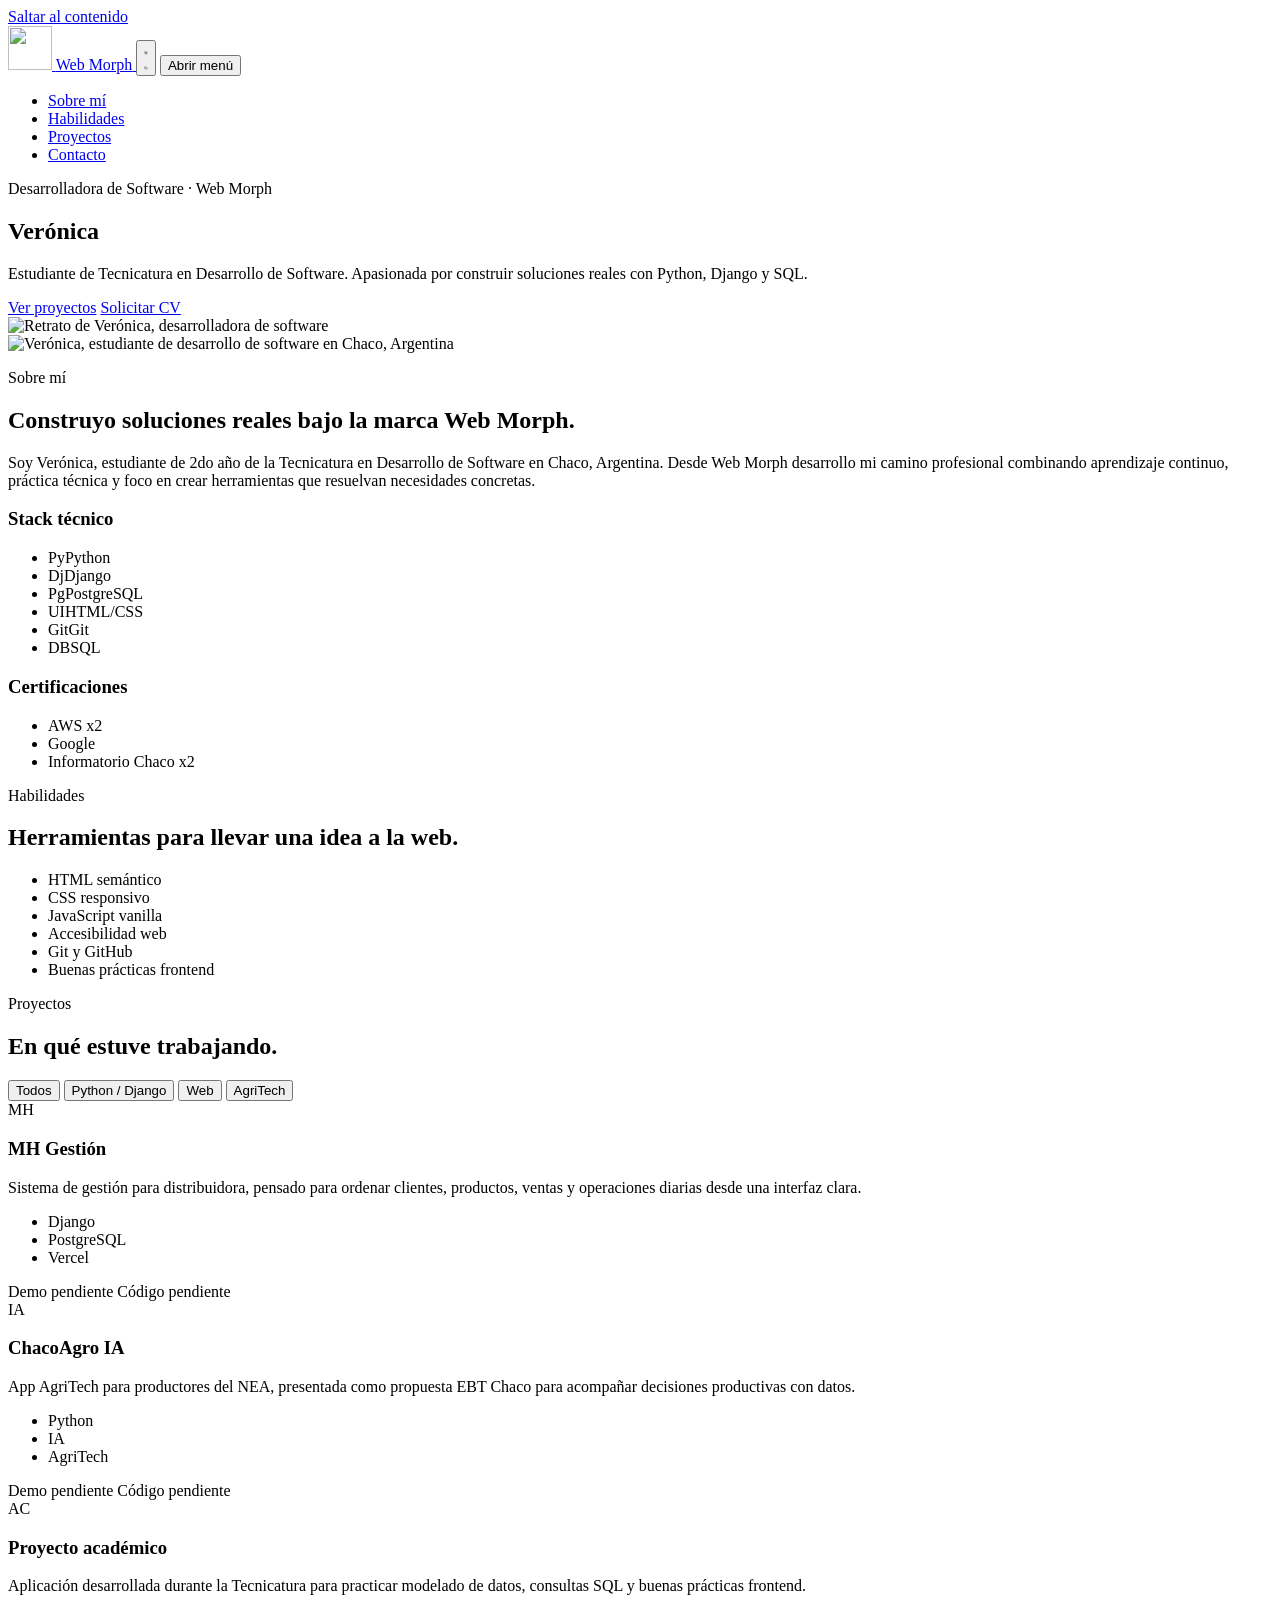
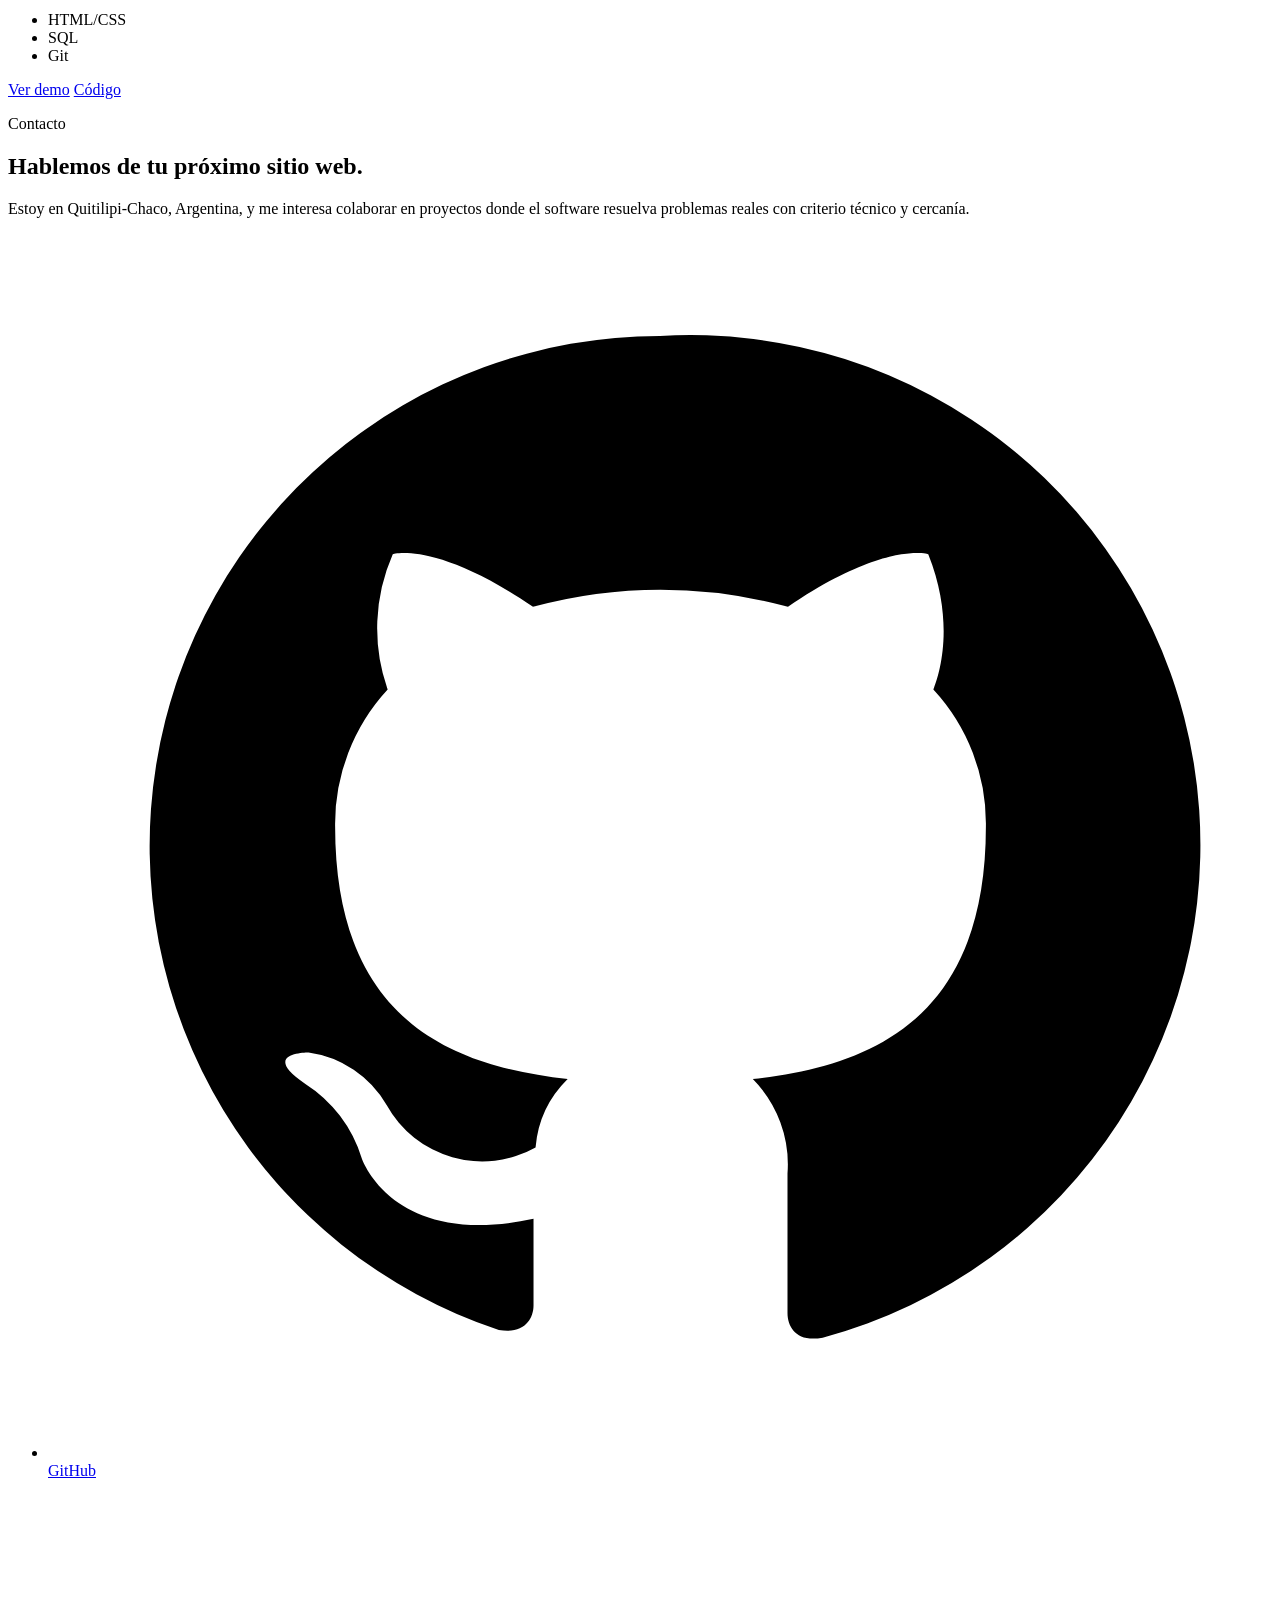
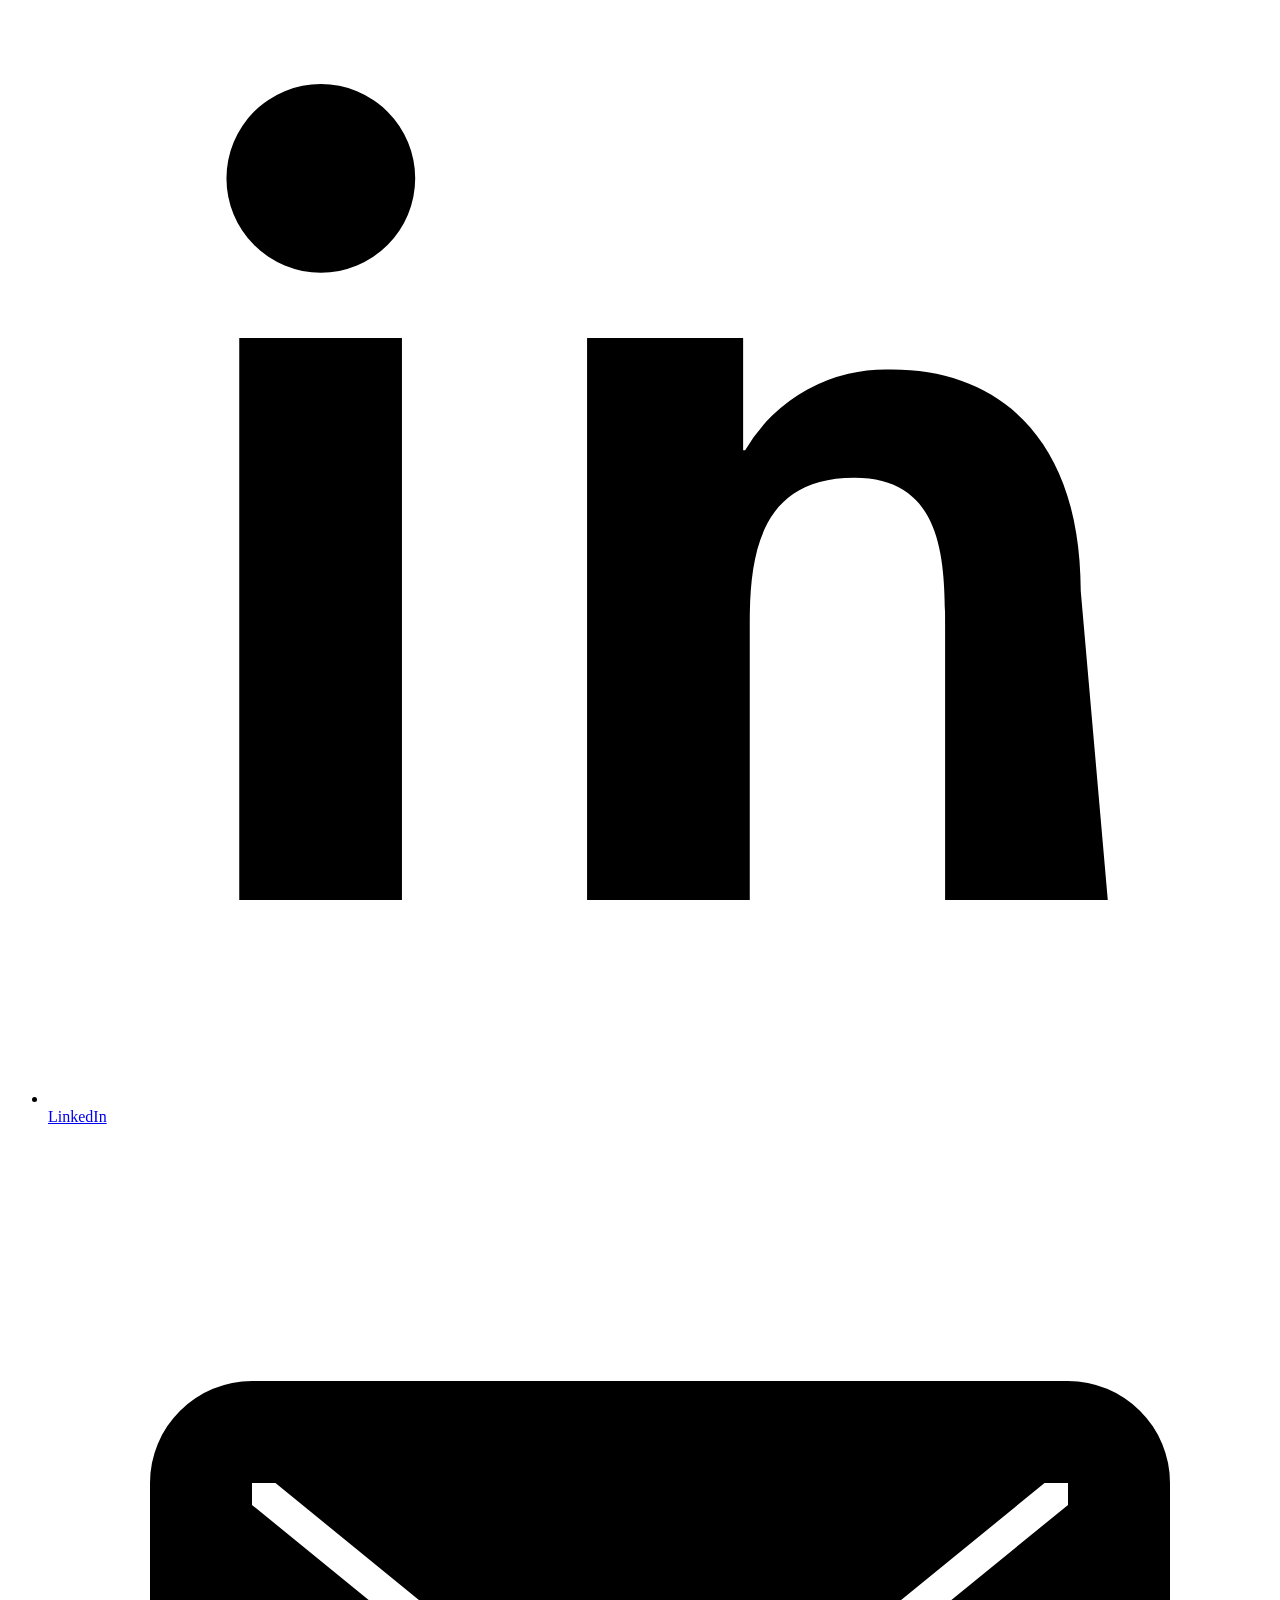
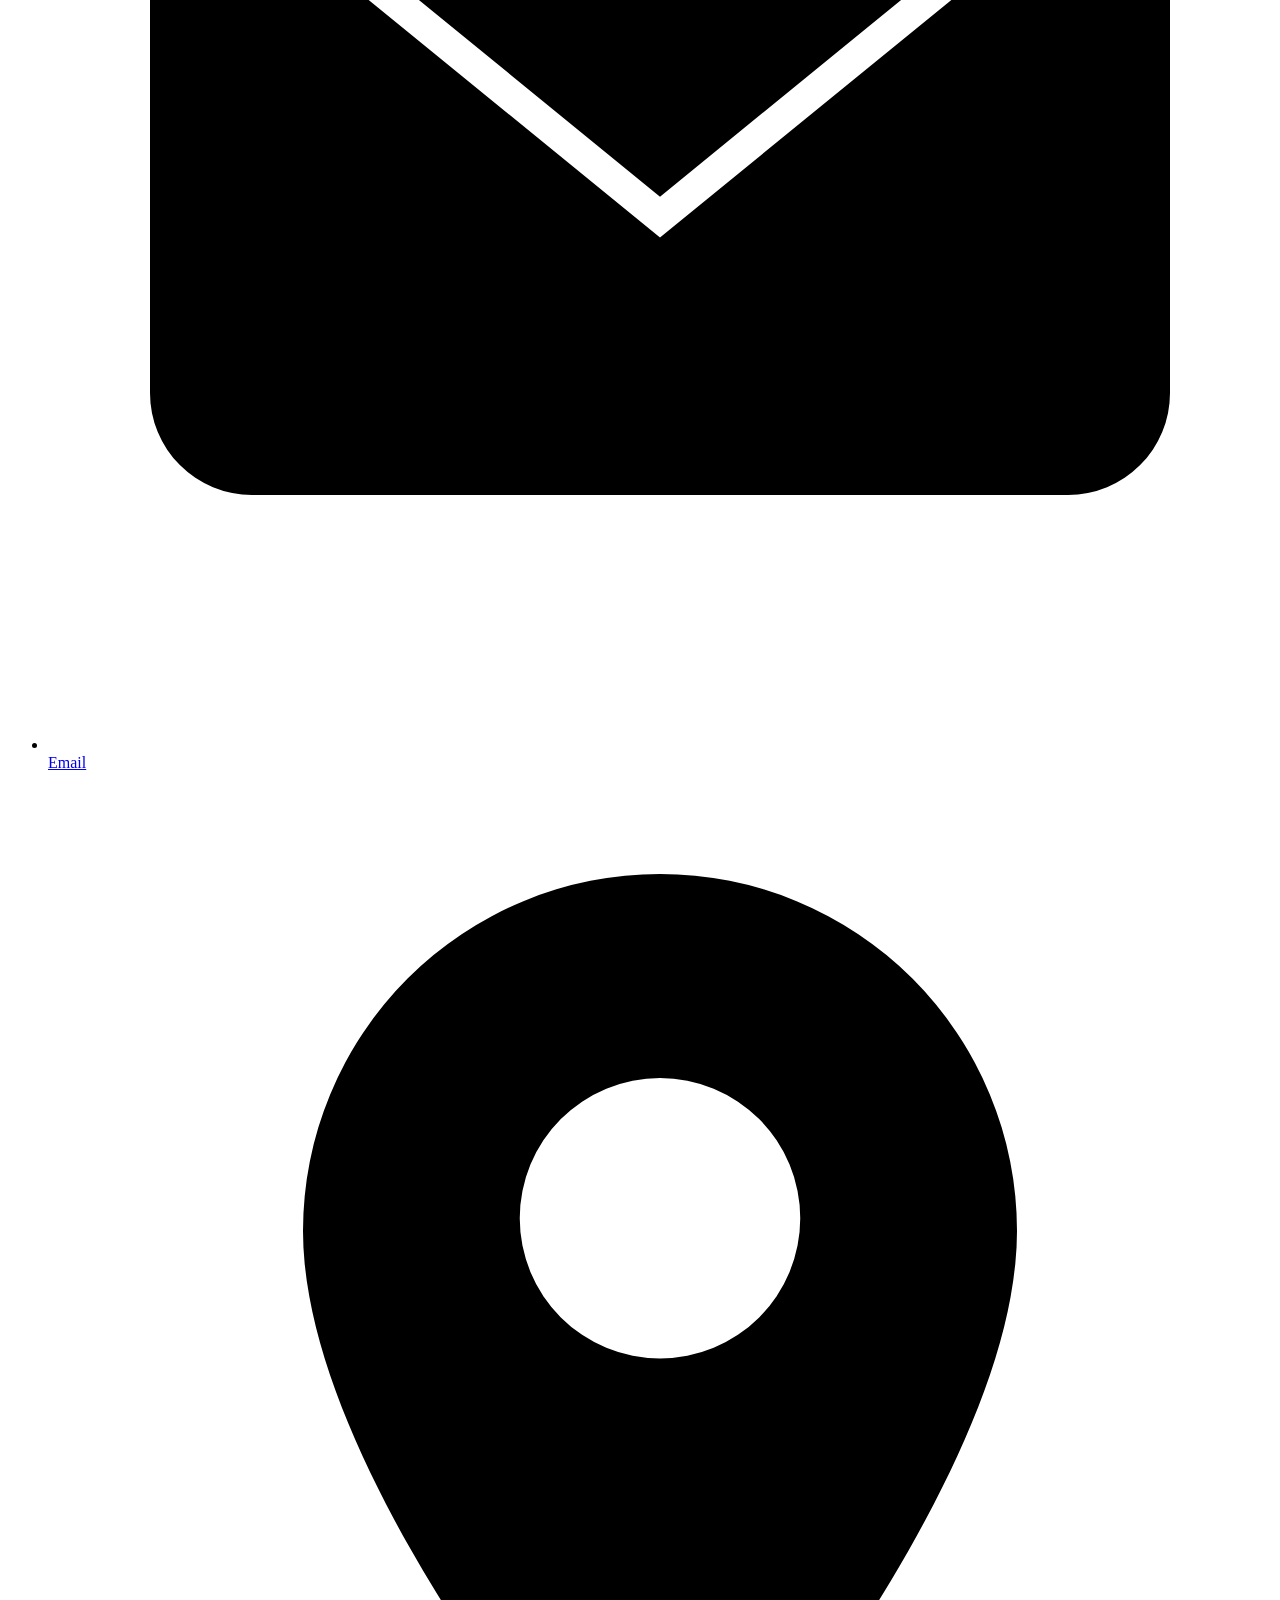
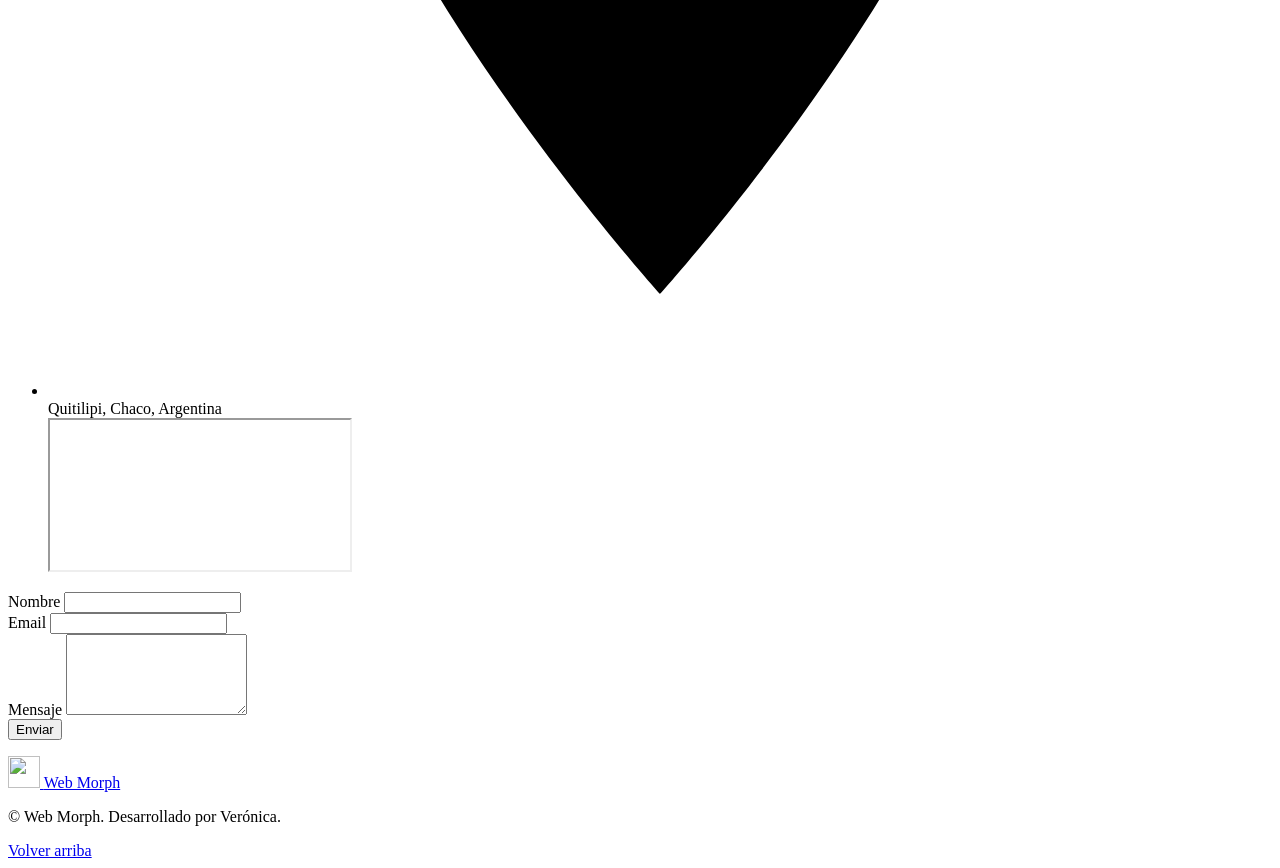
==== index.html @ 1402597d "feat: agregar el demo interactivo del proyecto académico La tarjeta "Proyecto académico" mostraba "D" ====
<!DOCTYPE html>
<html lang="es">
<head>
  <meta charset="UTF-8">
  <meta name="viewport" content="width=device-width, initial-scale=1.0">
  <meta name="description" content="Portafolio personal de Verónica, desarrolladora de software junior bajo la marca Web Morph.">
  <title>Web Morph | Verónica - Desarrolladora Junior</title>

  <link rel="canonical" href="https://veronica-marisa-soria1.github.io/WebMorph.dev/">

  <!-- Open Graph: preview al compartir en LinkedIn, WhatsApp, Facebook.
       og:image debe ser URL absoluta; las relativas no se resuelven. -->
  <meta property="og:type" content="website">
  <meta property="og:site_name" content="Web Morph">
  <meta property="og:locale" content="es_AR">
  <meta property="og:url" content="https://veronica-marisa-soria1.github.io/WebMorph.dev/">
  <meta property="og:title" content="Web Morph | Verónica - Desarrolladora Junior">
  <meta property="og:description" content="Portafolio personal de Verónica, desarrolladora de software junior bajo la marca Web Morph.">
  <meta property="og:image" content="https://veronica-marisa-soria1.github.io/WebMorph.dev/assets/img/og-preview.jpg">
  <meta property="og:image:width" content="1200">
  <meta property="og:image:height" content="630">
  <meta property="og:image:alt" content="Web Morph — portafolio de Verónica, desarrolladora de software.">

  <!-- Twitter / X -->
  <meta name="twitter:card" content="summary_large_image">
  <meta name="twitter:title" content="Web Morph | Verónica - Desarrolladora Junior">
  <meta name="twitter:description" content="Portafolio personal de Verónica, desarrolladora de software junior bajo la marca Web Morph.">
  <meta name="twitter:image" content="https://veronica-marisa-soria1.github.io/WebMorph.dev/assets/img/og-preview.jpg">

  <!-- Íconos -->
  <link rel="icon" href="assets/img/web-morph-logo.svg" type="image/svg+xml">
  <link rel="icon" href="assets/img/favicon-32.png" type="image/png" sizes="32x32">
  <link rel="icon" href="assets/img/favicon-16.png" type="image/png" sizes="16x16">
  <link rel="apple-touch-icon" href="assets/img/apple-touch-icon.png" sizes="180x180">

  <!-- Color de la barra del navegador, alineado con --color-bg de cada tema -->
  <meta name="theme-color" content="#0B1018" media="(prefers-color-scheme: dark)">
  <meta name="theme-color" content="#F4F7FF" media="(prefers-color-scheme: light)">

  <!-- Bloqueante y a propósito: corre antes del primer pintado.
       1. Marca .js en <html>. El CSS oculta los elementos animados solo bajo
          .js, así que sin JavaScript la página se ve completa en vez de vacía.
       2. Aplica el tema guardado antes de pintar. Con main.js (defer) el tema
          se aplicaba después del parseo y quien tuviera modo claro veía un
          destello oscuro. -->
  <script>
    (function () {
      var root = document.documentElement;
      root.classList.add("js");
      try {
        var saved = localStorage.getItem("wm-theme");
        var light = window.matchMedia("(prefers-color-scheme: light)").matches;
        root.setAttribute("data-theme", saved || (light ? "light" : "dark"));
      } catch (e) {
        root.setAttribute("data-theme", "dark");
      }
    })();
  </script>

  <!-- Las fuentes se cargan acá y no con @import dentro del CSS: el @import
       encadenaba HTML -> styles.css -> CSS de Google -> archivos de fuente, todo
       en serie. Desde el <head> el navegador las descubre en paralelo.
       Se piden solo los pesos que el CSS usa (Inter 400/600/700/800, JetBrains
       Mono 700/800). Eso no reduce los archivos descargados —Google sirve
       fuentes variables partidas por unicode-range— pero sí el CSS: 40 bloques
       @font-face en lugar de 59. -->
  <link rel="preconnect" href="https://fonts.googleapis.com">
  <link rel="preconnect" href="https://fonts.gstatic.com" crossorigin>
  <link rel="stylesheet" href="https://fonts.googleapis.com/css2?family=Inter:wght@400;600;700;800&family=JetBrains+Mono:wght@700;800&display=swap">

  <link rel="stylesheet" href="css/styles.css">
  <script src="js/main.js" defer></script>
</head>
<body>
  <a class="skip-link" href="#contenido">Saltar al contenido</a>

  <header class="site-header" id="inicio">
    <nav class="nav" aria-label="Navegación principal">
      <a class="brand" href="#inicio" aria-label="Web Morph, ir al inicio">
        <img class="brand-logo" src="assets/img/web-morph-logo.svg" alt="" width="44" height="44" aria-hidden="true">
        <span class="brand-name">Web Morph</span>
      </a>
<button class="theme-toggle" id="theme-toggle" type="button" aria-label="Cambiar tema">
  <svg class="icon-sun" aria-hidden="true" viewBox="0 0 24 24" fill="none" stroke="currentColor" stroke-width="2" stroke-linecap="round" stroke-linejoin="round">
    <circle cx="12" cy="12" r="4"/>
    <path d="M12 2v2M12 20v2M4.93 4.93l1.41 1.41M17.66 17.66l1.41 1.41M2 12h2M20 12h2M4.93 19.07l1.41-1.41M17.66 6.34l1.41-1.41"/>
  </svg>
  <svg class="icon-moon" aria-hidden="true" viewBox="0 0 24 24" fill="none" stroke="currentColor" stroke-width="2" stroke-linecap="round" stroke-linejoin="round">
    <path d="M21 12.79A9 9 0 1 1 11.21 3 7 7 0 0 0 21 12.79z"/>
  </svg>
</button>
      <button class="nav-toggle" type="button" aria-expanded="false" aria-controls="nav-menu">
        <span class="sr-only">Abrir menú</span>
        <span aria-hidden="true"></span>
        <span aria-hidden="true"></span>
        <span aria-hidden="true"></span>
      </button>

      <ul class="nav-menu" id="nav-menu">
        <li><a href="#sobre-mi">Sobre mí</a></li>
        <li><a href="#habilidades">Habilidades</a></li>
        <li><a href="#proyectos">Proyectos</a></li>
        <li><a href="#contacto">Contacto</a></li>
      </ul>
    </nav>
  </header>

  <main id="contenido">
    <section class="hero" aria-labelledby="hero-title">
      <div class="hero-content animate-fade-up">
        <p class="eyebrow">Desarrolladora de Software &middot; Web Morph</p>
       <h1 id="hero-title">
  <span>Verónica</span>
  <span class="typewriter-line">
    <span id="typewriter-text"></span>
    <span class="typewriter-cursor" aria-hidden="true"></span>
  </span>
</h1>
        <p class="hero-copy">
          <span>Estudiante de Tecnicatura en Desarrollo de Software.</span>
          <span>Apasionada por construir soluciones reales con Python, Django y SQL.</span>
        </p>
        <div class="hero-actions" aria-label="Acciones principales">
          <a class="button button-primary" href="#proyectos" aria-label="Ver proyectos de Verónica">Ver proyectos</a>
          <a class="button button-secondary" href="#contacto" aria-label="Ir a contacto para solicitar el CV de Verónica">Solicitar CV</a>
        </div>
      </div>

      <div class="hero-media animate-fade-in" aria-label="Foto de perfil">
        <!-- Candidata a LCP: se descarga con prioridad y nunca en lazy -->
        <img class="profile-image" src="assets/img/perfil2.jpg" alt="Retrato de Verónica, desarrolladora de software" width="320" height="320" fetchpriority="high" decoding="async">
      </div>
    </section>

    <section class="section about-section" id="sobre-mi" aria-labelledby="about-title">
      <div class="about-media animate-slide-left">
        <img src="assets/img/perfil.jpg" alt="Verónica, estudiante de desarrollo de software en Chaco, Argentina" width="420" height="420" loading="lazy" decoding="async">
      </div>

      <div class="about-content animate-slide-right">
        <div class="section-heading">
          <p class="eyebrow">Sobre mí</p>
          <h2 id="about-title">Construyo soluciones reales bajo la marca Web Morph.</h2>
        </div>
        <p>
          Soy Verónica, estudiante de 2do año de la Tecnicatura en Desarrollo
          de Software en Chaco, Argentina. Desde Web Morph desarrollo mi camino
          profesional combinando aprendizaje continuo, práctica técnica y foco en
          crear herramientas que resuelvan necesidades concretas.
        </p>

        <div class="about-group">
          <h3>Stack técnico</h3>
          <ul class="tech-stack" aria-label="Stack técnico de Verónica">
            <li><span aria-hidden="true">Py</span>Python</li>
            <li><span aria-hidden="true">Dj</span>Django</li>
            <li><span aria-hidden="true">Pg</span>PostgreSQL</li>
            <li><span aria-hidden="true">UI</span>HTML/CSS</li>
            <li><span aria-hidden="true">Git</span>Git</li>
            <li><span aria-hidden="true">DB</span>SQL</li>
          </ul>
        </div>

        <div class="about-group">
          <h3>Certificaciones</h3>
          <ul class="certification-list" aria-label="Certificaciones de Verónica">
            <li>AWS <span>x2</span></li>
            <li>Google</li>
            <li>Informatorio Chaco <span>x2</span></li>
          </ul>
        </div>
      </div>
    </section>

    <section class="section section-alt" id="habilidades" aria-labelledby="skills-title">
      <div class="section-heading animate-fade-up">
        <p class="eyebrow">Habilidades</p>
        <h2 id="skills-title">Herramientas para llevar una idea a la web.</h2>
      </div>
      <ul class="skills-list" aria-label="Lista de habilidades">
        <li class="animate-fade-up" style="--anim-delay: 0ms">HTML semántico</li>
        <li class="animate-fade-up" style="--anim-delay: 80ms">CSS responsivo</li>
        <li class="animate-fade-up" style="--anim-delay: 160ms">JavaScript vanilla</li>
        <li class="animate-fade-up" style="--anim-delay: 240ms">Accesibilidad web</li>
        <li class="animate-fade-up" style="--anim-delay: 320ms">Git y GitHub</li>
        <li class="animate-fade-up" style="--anim-delay: 400ms">Buenas prácticas frontend</li>
      </ul>
    </section>

    <section class="section" id="proyectos" aria-labelledby="projects-title">
      <div class="section-heading animate-fade-up">
        <p class="eyebrow">Proyectos</p>
        <h2 id="projects-title">En qué estuve trabajando.</h2>
      </div>

      <div class="project-filters" role="group" aria-label="Filtrar proyectos">
        <button class="filter-btn is-active" data-filter="all" aria-pressed="true">Todos</button>
        <button class="filter-btn" data-filter="python" aria-pressed="false">Python / Django</button>
        <button class="filter-btn" data-filter="web" aria-pressed="false">Web</button>
        <button class="filter-btn" data-filter="agritech" aria-pressed="false">AgriTech</button>
      </div>

      <div class="project-grid">
        <article class="project-card animate-fade-up" data-tags="python django postgresql web" style="--anim-delay: 0ms">
          <div class="project-media" aria-hidden="true">
            <span>MH</span>
          </div>
          <div class="project-body">
            <h3>MH Gestión</h3>
            <p>
              Sistema de gestión para distribuidora, pensado para ordenar clientes,
              productos, ventas y operaciones diarias desde una interfaz clara.
            </p>
            <ul class="project-tags" aria-label="Stack utilizado en MH Gestión">
              <li>Django</li>
              <li>PostgreSQL</li>
              <li>Vercel</li>
            </ul>
          </div>
          <div class="project-actions">
            <span class="button button-disabled" aria-disabled="true">Demo pendiente</span>
            <span class="button button-disabled" aria-disabled="true">Código pendiente</span>
          </div>
        </article>

        <article class="project-card animate-fade-up" data-tags="python ia agritech" style="--anim-delay: 120ms">
          <div class="project-media" aria-hidden="true">
            <span>IA</span>
          </div>
          <div class="project-body">
            <h3>ChacoAgro IA</h3>
            <p>
              App AgriTech para productores del NEA, presentada como propuesta EBT
              Chaco para acompañar decisiones productivas con datos.
            </p>
            <ul class="project-tags" aria-label="Stack utilizado en ChacoAgro IA">
              <li>Python</li>
              <li>IA</li>
              <li>AgriTech</li>
            </ul>
          </div>
          <div class="project-actions">
            <span class="button button-disabled" aria-disabled="true">Demo pendiente</span>
            <span class="button button-disabled" aria-disabled="true">Código pendiente</span>
          </div>
        </article>

        <article class="project-card animate-fade-up" data-tags="web html css sql git" style="--anim-delay: 240ms">
          <div class="project-media" aria-hidden="true">
            <span>AC</span>
          </div>
          <div class="project-body">
            <h3>Proyecto académico</h3>
            <p>
              Aplicación desarrollada durante la Tecnicatura para practicar
              modelado de datos, consultas SQL y buenas prácticas frontend.
            </p>
            <ul class="project-tags" aria-label="Stack utilizado en Proyecto académico">
              <li>HTML/CSS</li>
              <li>SQL</li>
              <li>Git</li>
            </ul>
          </div>
          <div class="project-actions">
            <a class="button button-primary" href="proyectos/academico/"
               aria-label="Abrir el demo interactivo del Proyecto académico">Ver demo</a>
            <a class="button button-secondary"
               href="https://github.com/veronica-marisa-soria1/WebMorph.dev/tree/main/proyectos/academico"
               target="_blank" rel="noopener noreferrer"
               aria-label="Ver el código del Proyecto académico en GitHub">Código</a>
          </div>
        </article>
      </div>

      <p class="project-empty" id="project-empty" role="status" hidden>
        Todavía no hay proyectos en esta categoría.
      </p>
    </section>

    <section class="section contact-section" id="contacto" aria-labelledby="contact-title">
      <div class="contact-content animate-slide-left">
        <div class="section-heading">
          <p class="eyebrow">Contacto</p>
          <h2 id="contact-title">Hablemos de tu próximo sitio web.</h2>
        </div>
        <p>
          Estoy en Quitilipi-Chaco, Argentina, y me interesa colaborar en proyectos donde
          el software resuelva problemas reales con criterio técnico y cercanía.
        </p>

        <ul class="contact-links" aria-label="Redes y canales de contacto">
          <li>
            <a href="https://github.com/veronica-marisa-soria1" target="_blank" rel="noopener noreferrer" aria-label="Ver perfil de GitHub">
              <svg aria-hidden="true" viewBox="0 0 24 24">
                <path d="M12 2a10 10 0 0 0-3.16 19.49c.5.09.68-.22.68-.48v-1.7c-2.78.6-3.37-1.19-3.37-1.19a2.65 2.65 0 0 0-1.11-1.46c-.91-.62.07-.61.07-.61a2.1 2.1 0 0 1 1.53 1.03 2.14 2.14 0 0 0 2.92.83 2.13 2.13 0 0 1 .63-1.34c-2.22-.25-4.56-1.11-4.56-4.95a3.88 3.88 0 0 1 1.03-2.69 3.6 3.6 0 0 1 .1-2.65s.84-.27 2.75 1.03a9.47 9.47 0 0 1 5 0c1.91-1.3 2.75-1.03 2.75-1.03.55 1.38.2 2.4.1 2.65a3.87 3.87 0 0 1 1.03 2.69c0 3.85-2.34 4.7-4.57 4.95a2.38 2.38 0 0 1 .68 1.85v2.74c0 .27.18.58.69.48A10 10 0 0 0 12 2Z"/>
              </svg>
              GitHub
            </a>
          </li>
          <li>
            <a href="https://www.linkedin.com/in/veronica-marisa-soria/" target="_blank" rel="noopener noreferrer" aria-label="Ver perfil de LinkedIn">
              <svg aria-hidden="true" viewBox="0 0 24 24">
                <path d="M6.94 8.98H3.75V20h3.19V8.98ZM5.35 4a1.85 1.85 0 1 0 0 3.7 1.85 1.85 0 0 0 0-3.7Zm14.9 9.94c0-2.96-1.58-4.34-3.7-4.34a3.19 3.19 0 0 0-2.88 1.58h-.04V8.98h-3.06V20h3.19v-5.45c0-1.44.27-2.83 2.05-2.83 1.76 0 1.78 1.65 1.78 2.92V20h3.19l-.53-6.06Z"/>
              </svg>
              LinkedIn
            </a>
          </li>
          <li>
            <a href="mailto:soriav449veronica@gmail.com" aria-label="Enviar email directo a Web Morph">
              <svg aria-hidden="true" viewBox="0 0 24 24">
                <path d="M4 5h16a2 2 0 0 1 2 2v10a2 2 0 0 1-2 2H4a2 2 0 0 1-2-2V7a2 2 0 0 1 2-2Zm8 8.15L4.46 7H4v.43l8 6.52 8-6.52V7h-.46L12 13.15Z"/>
              </svg>
              Email
            </a>
          </li>
          <li class="contact-location">
            <div class="contact-location__content">
              <svg aria-hidden="true" viewBox="0 0 24 24">
                <path d="M12 2a7 7 0 0 0-7 7c0 5.25 7 13 7 13s7-7.75 7-13a7 7 0 0 0-7-7Zm0 9.5A2.5 2.5 0 1 1 12 6a2.5 2.5 0 0 1 0 5.5Z"/>
              </svg>
              <span>Quitilipi, Chaco, Argentina</span>
            </div>
            <div id="contact-map" class="contact-location__map" aria-label="Ubicación de Web Morph en Google Maps">
              <iframe
                class="contact-location__map-iframe"
                src="https://www.google.com/maps?q=Quitilipi%2C%20Chaco%2C%20Argentina&hl=es&z=13&output=embed"
                title="Mapa de Web Morph en Quitilipi, Chaco"
                loading="lazy"
                referrerpolicy="no-referrer-when-downgrade"
                aria-label="Mapa de ubicación de Web Morph"
              ></iframe>
            </div>
          </li>
        </ul>
      </div>

      <form class="contact-form animate-slide-right" id="contact-form" method="post" novalidate>
        <div class="form-field">
          <label for="name">Nombre</label>
          <input id="name" name="name" type="text" autocomplete="name" required aria-describedby="name-error">
          <span class="field-error" id="name-error" aria-live="polite"></span>
        </div>

        <div class="form-field">
          <label for="email">Email</label>
          <input id="email" name="email" type="email" autocomplete="email" required aria-describedby="email-error">
          <span class="field-error" id="email-error" aria-live="polite"></span>
        </div>

        <div class="form-field">
          <label for="message">Mensaje</label>
          <textarea id="message" name="message" rows="5" required aria-describedby="message-error"></textarea>
          <span class="field-error" id="message-error" aria-live="polite"></span>
        </div>

        <button class="button button-primary" type="submit">Enviar</button>
        <p class="form-status" id="form-status" aria-live="polite"></p>
      </form>
    </section>
  </main>

  <footer class="site-footer">
    <a class="footer-brand" href="#inicio" aria-label="Web Morph, ir al inicio">
      <img src="assets/img/web-morph-logo.svg" alt="" width="32" height="32" aria-hidden="true">
      <span>Web Morph</span>
    </a>
    <p>&copy; <span id="current-year"></span> Web Morph. Desarrollado por Verónica.</p>
    <a href="#inicio">Volver arriba</a>
  </footer>

  <!-- ANALÍTICA (GoatCounter) — DESACTIVADA
       ==========================================================================
       Para activarla:
         1. Crear una cuenta gratuita en https://www.goatcounter.com
         2. GoatCounter muestra el snippet exacto para tu sitio. Pegalo abajo
            reemplazando estas líneas, o descomentá el <script> y cambiá
            TU-CODIGO por el código que te asignaron.
         3. Commitear y pushear. Empieza a contar en la próxima visita.

       No cuenta nada mientras siga comentado: es un sitio estático, no hay
       backend propio que pueda registrar visitas.

       Los datos los procesa GoatCounter, no este sitio. Antes de activarlo
       conviene leer su política de privacidad y confirmar si tu caso necesita
       aviso o consentimiento; no doy eso por sentado acá.

  <script data-goatcounter="https://TU-CODIGO.goatcounter.com/count"
          async src="//gc.zgo.at/count.js"></script>
  -->
</body>
</html>
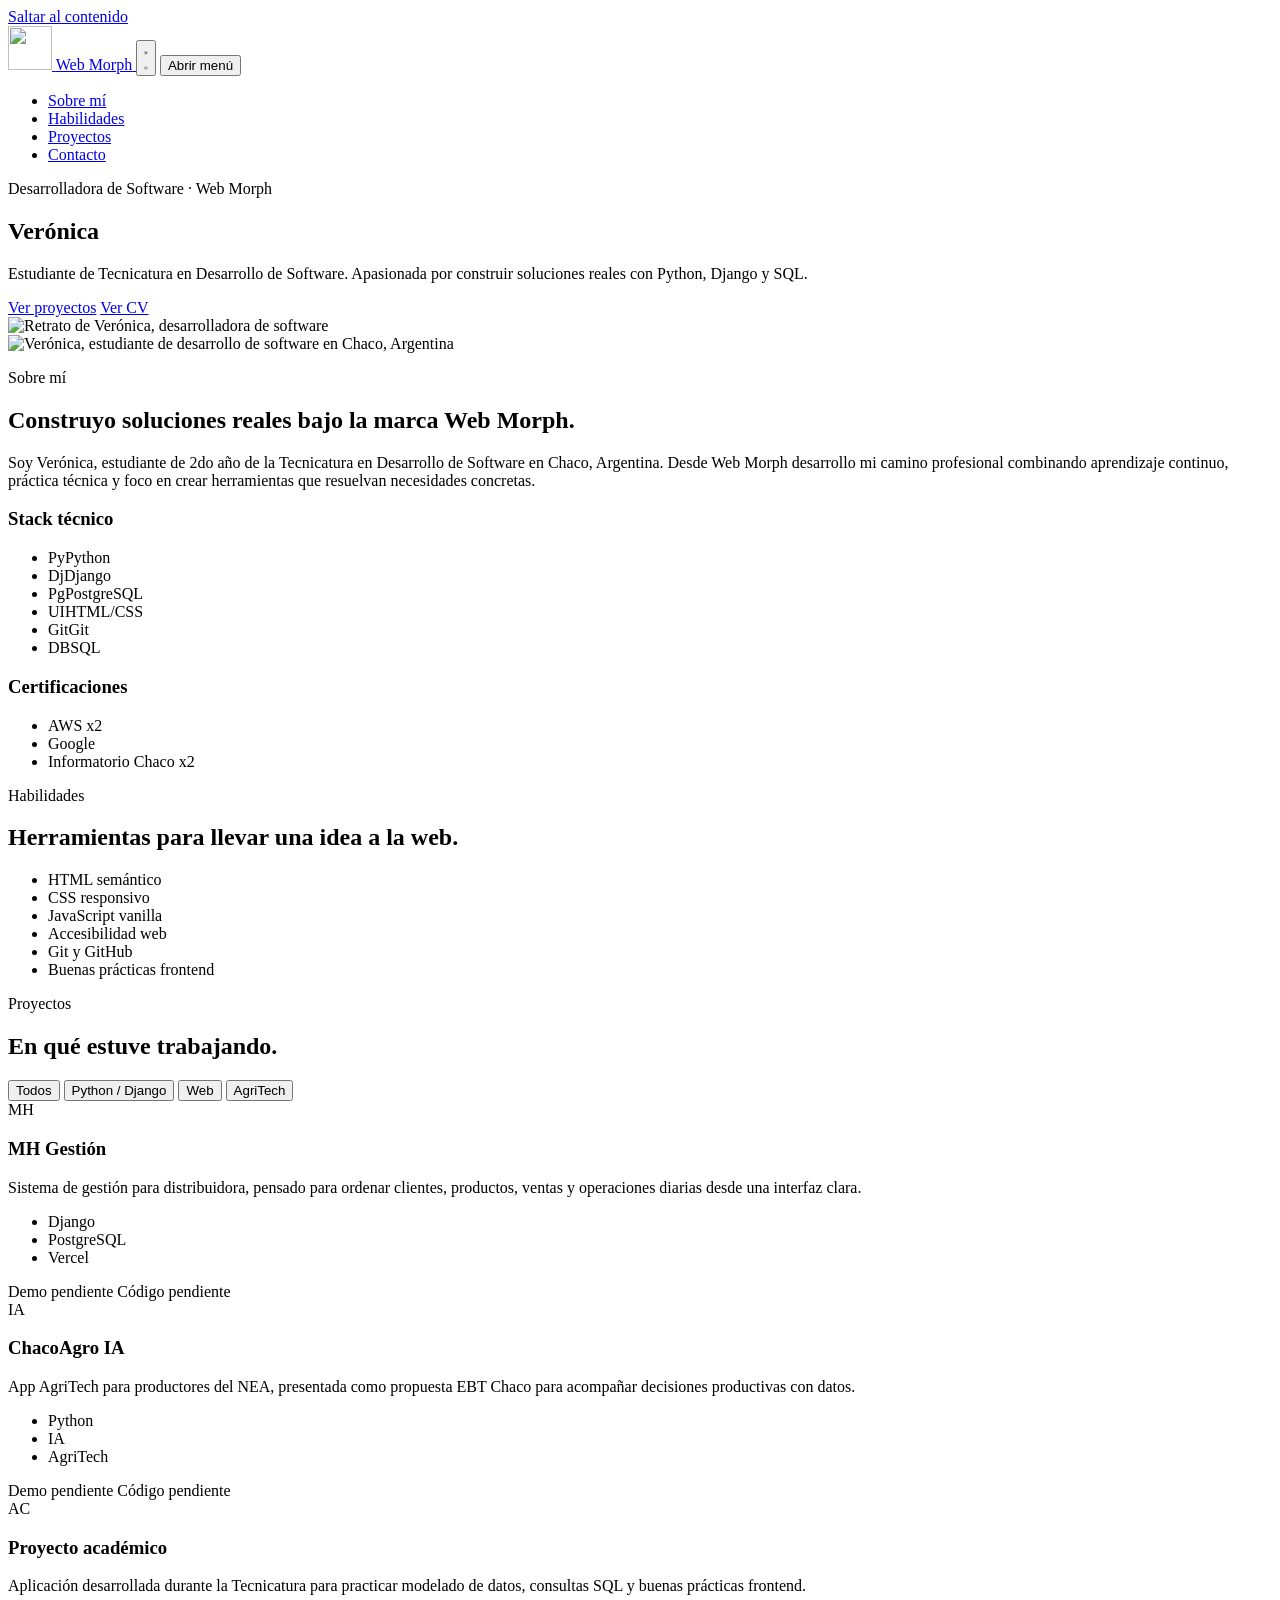
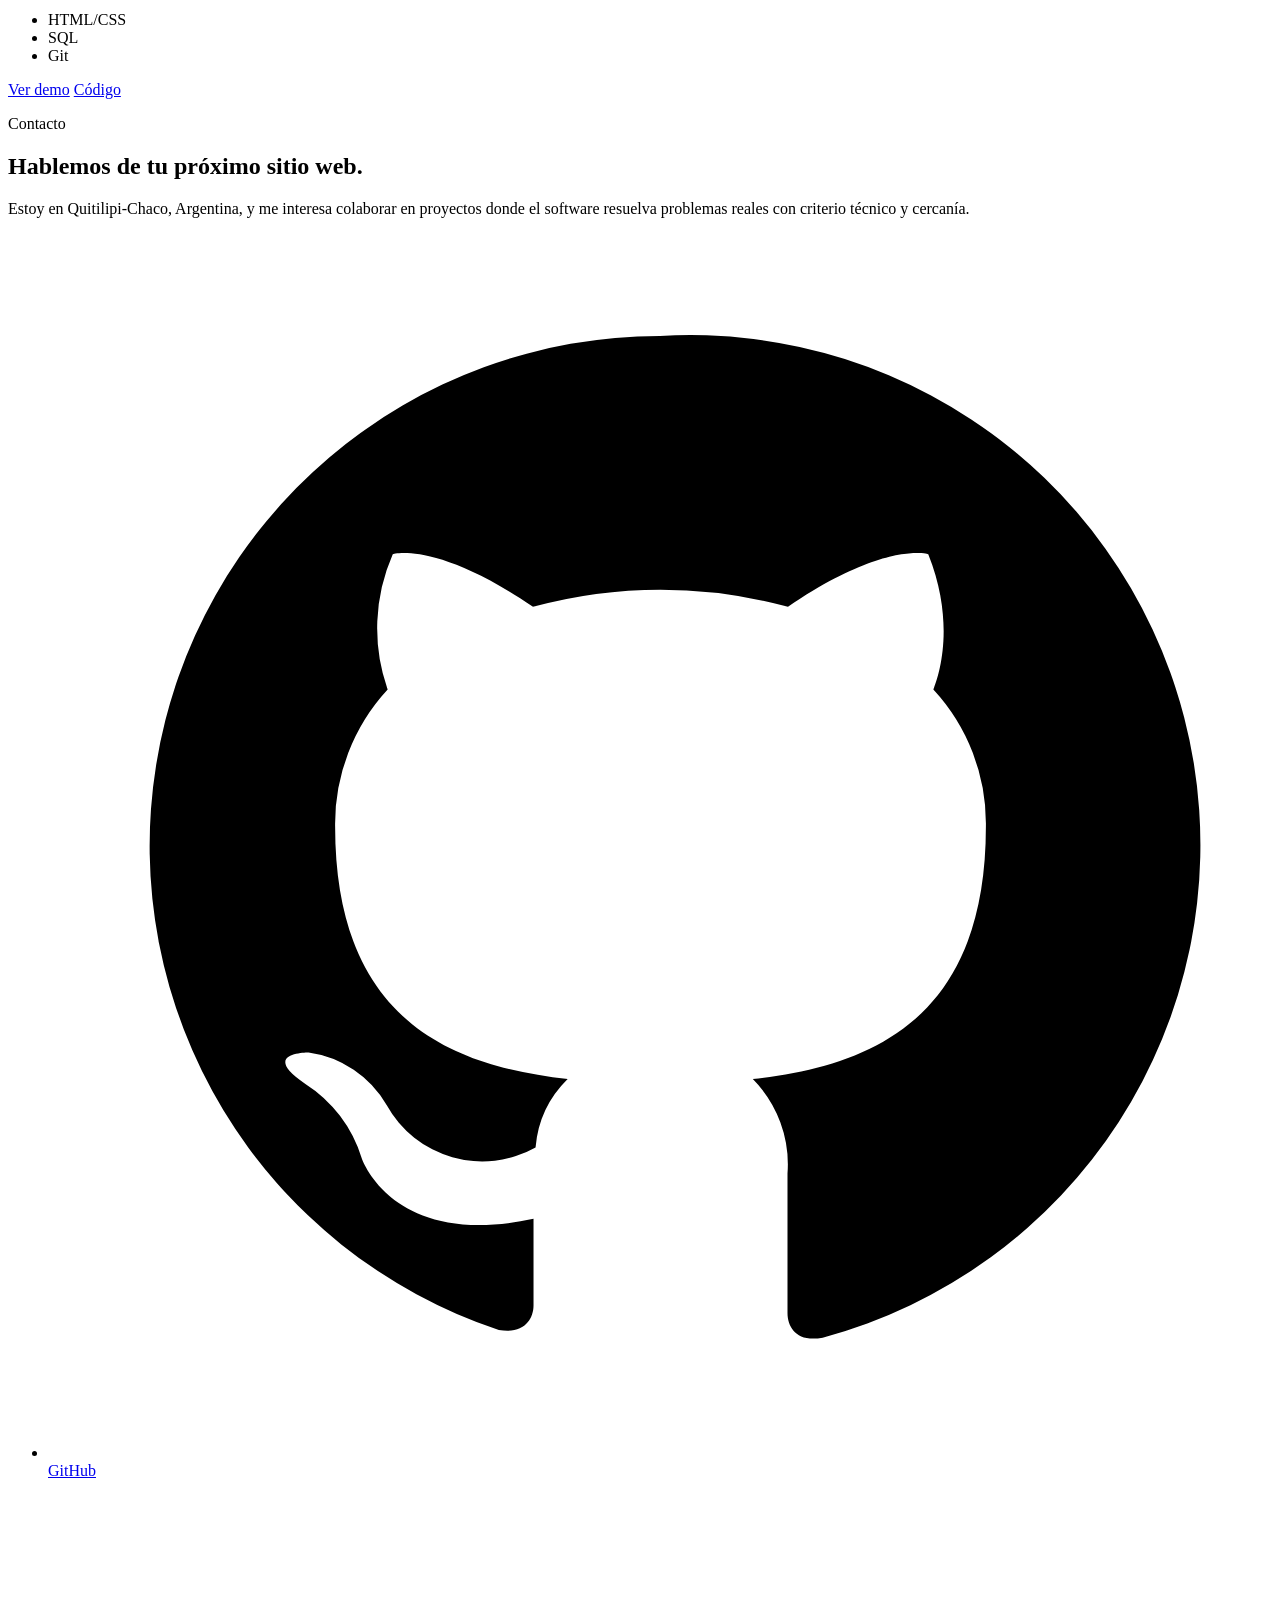
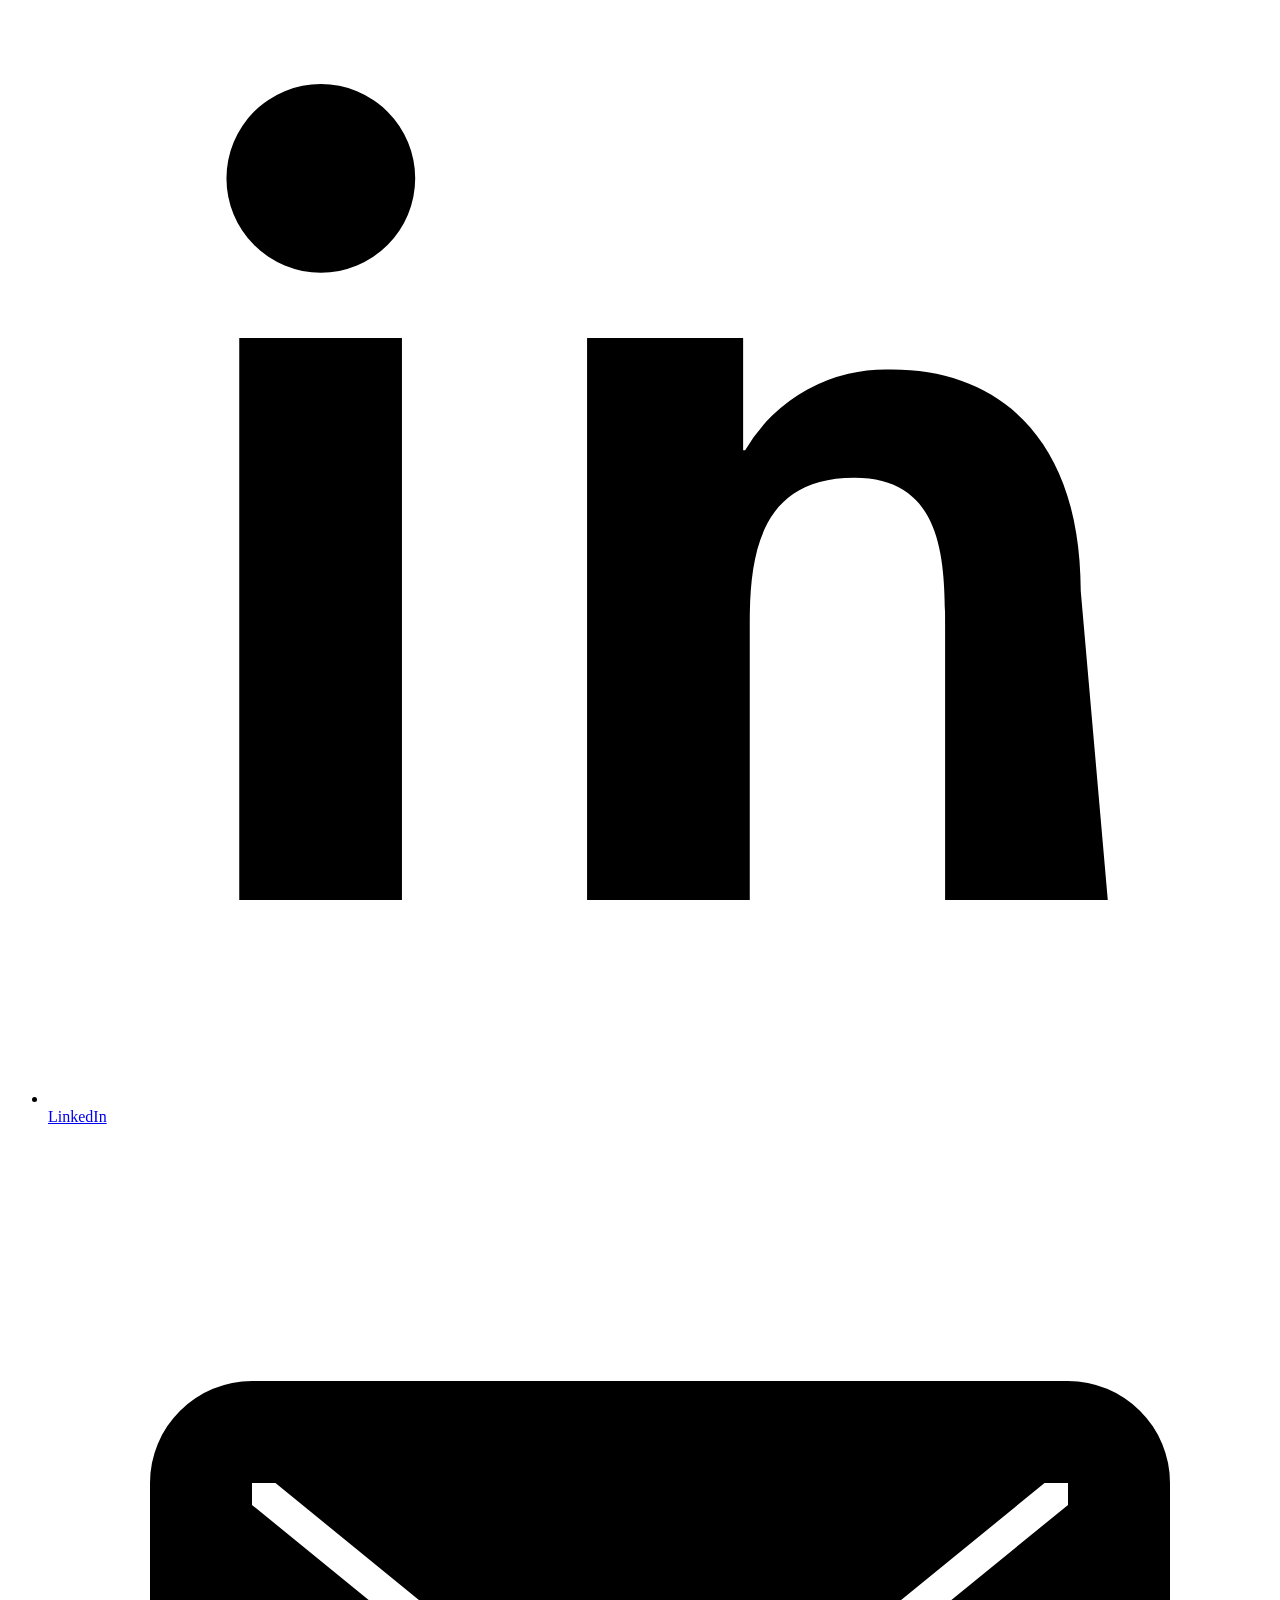
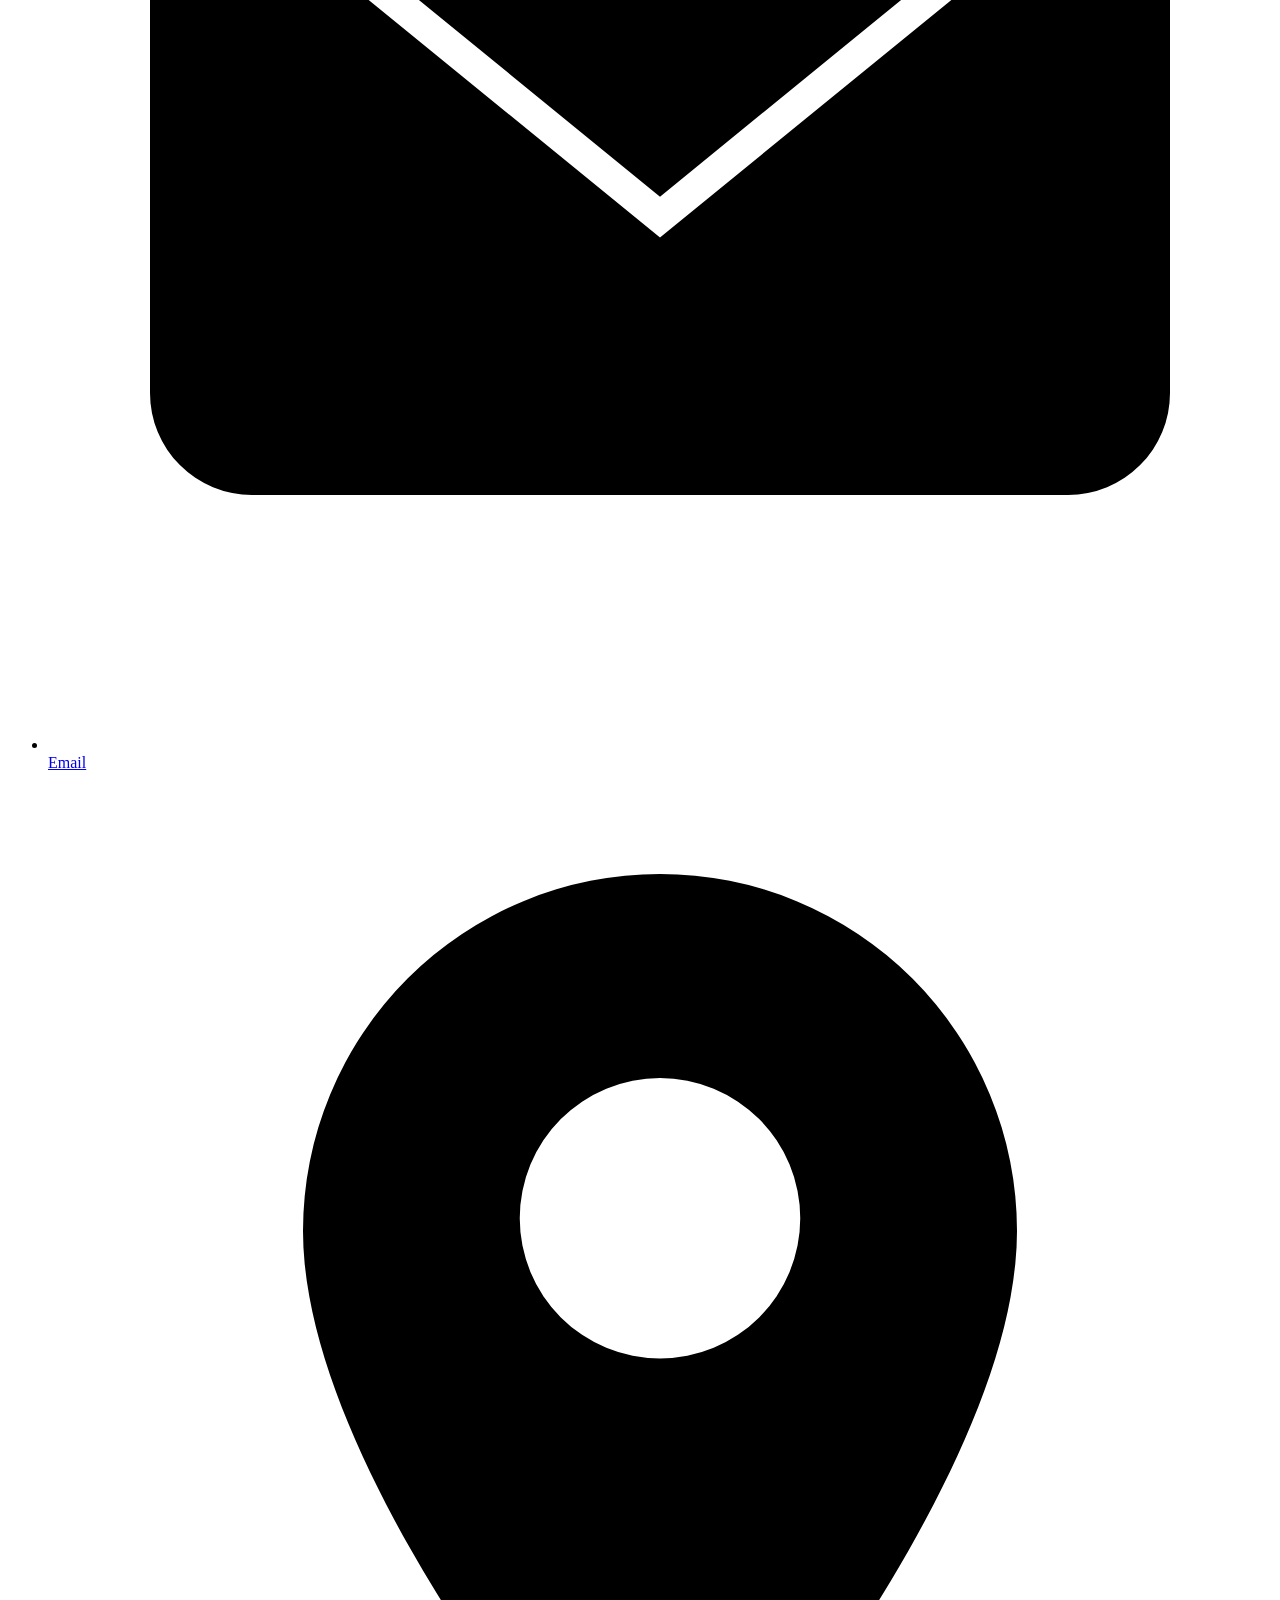
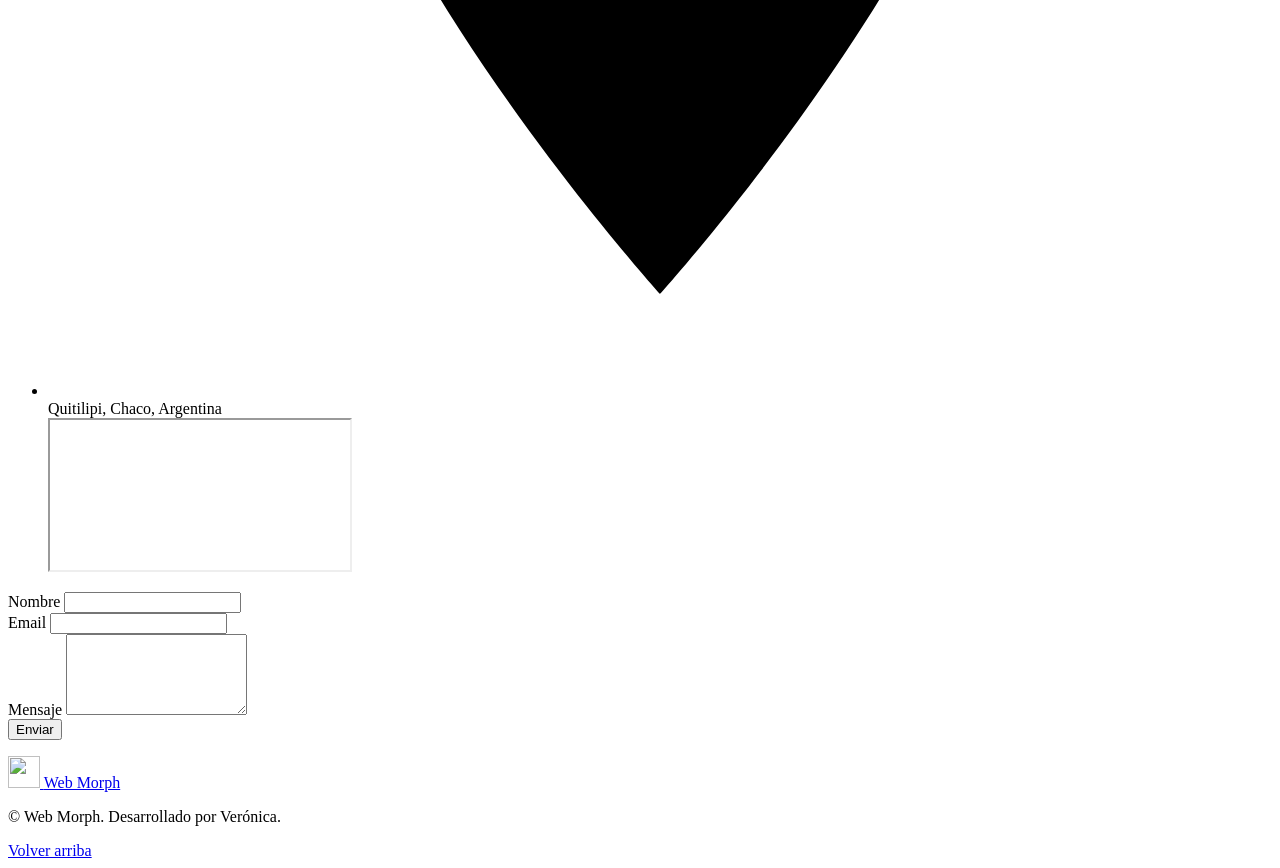
==== commit fa680bb7: "feat: publicar el CV en PDF y enlazarlo desde el hero El boton del hero decia "Solicitar CV" y solo " ====
--- a/index.html
+++ b/index.html
@@ -122,7 +122,8 @@
         </p>
         <div class="hero-actions" aria-label="Acciones principales">
           <a class="button button-primary" href="#proyectos" aria-label="Ver proyectos de Verónica">Ver proyectos</a>
-          <a class="button button-secondary" href="#contacto" aria-label="Ir a contacto para solicitar el CV de Verónica">Solicitar CV</a>
+          <a class="button button-secondary" href="assets/cv.pdf" target="_blank" rel="noopener"
+             aria-label="Ver el CV de Verónica en PDF (se abre en una pestaña nueva)">Ver CV</a>
         </div>
       </div>
 
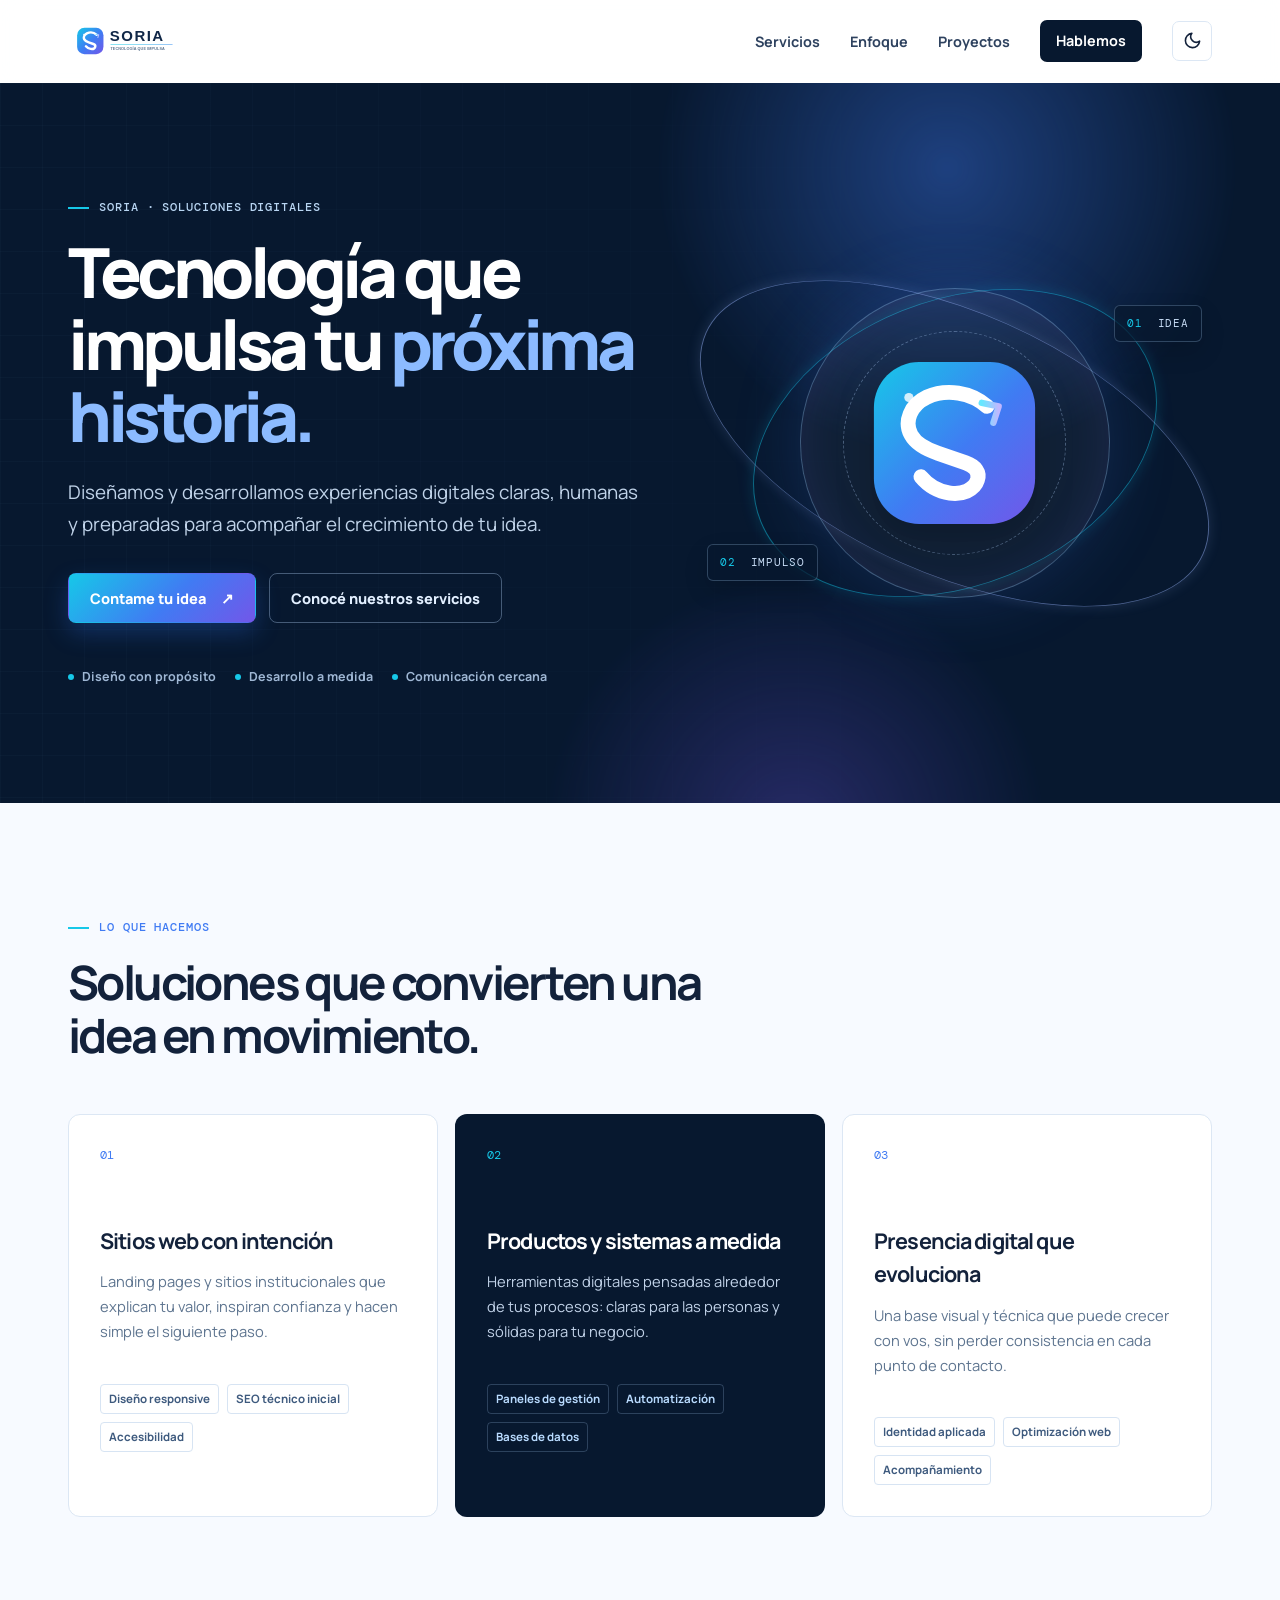
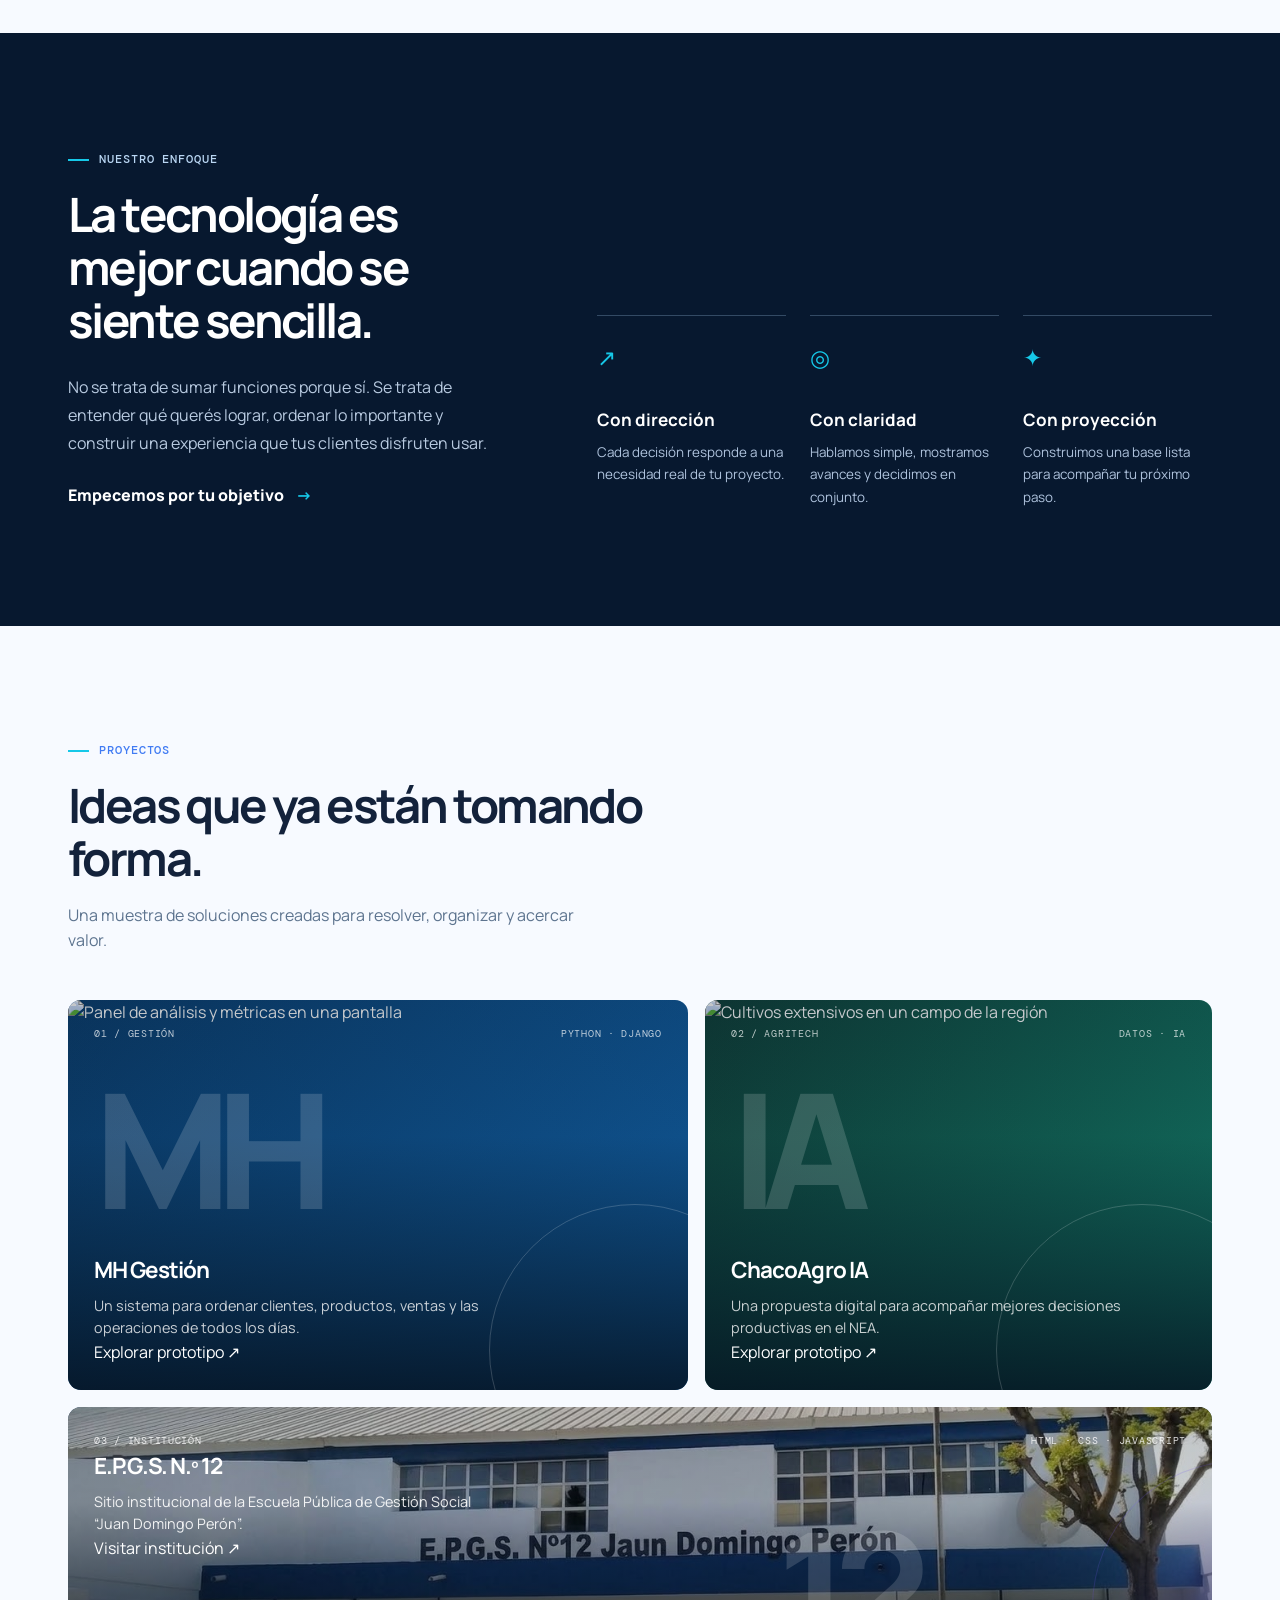
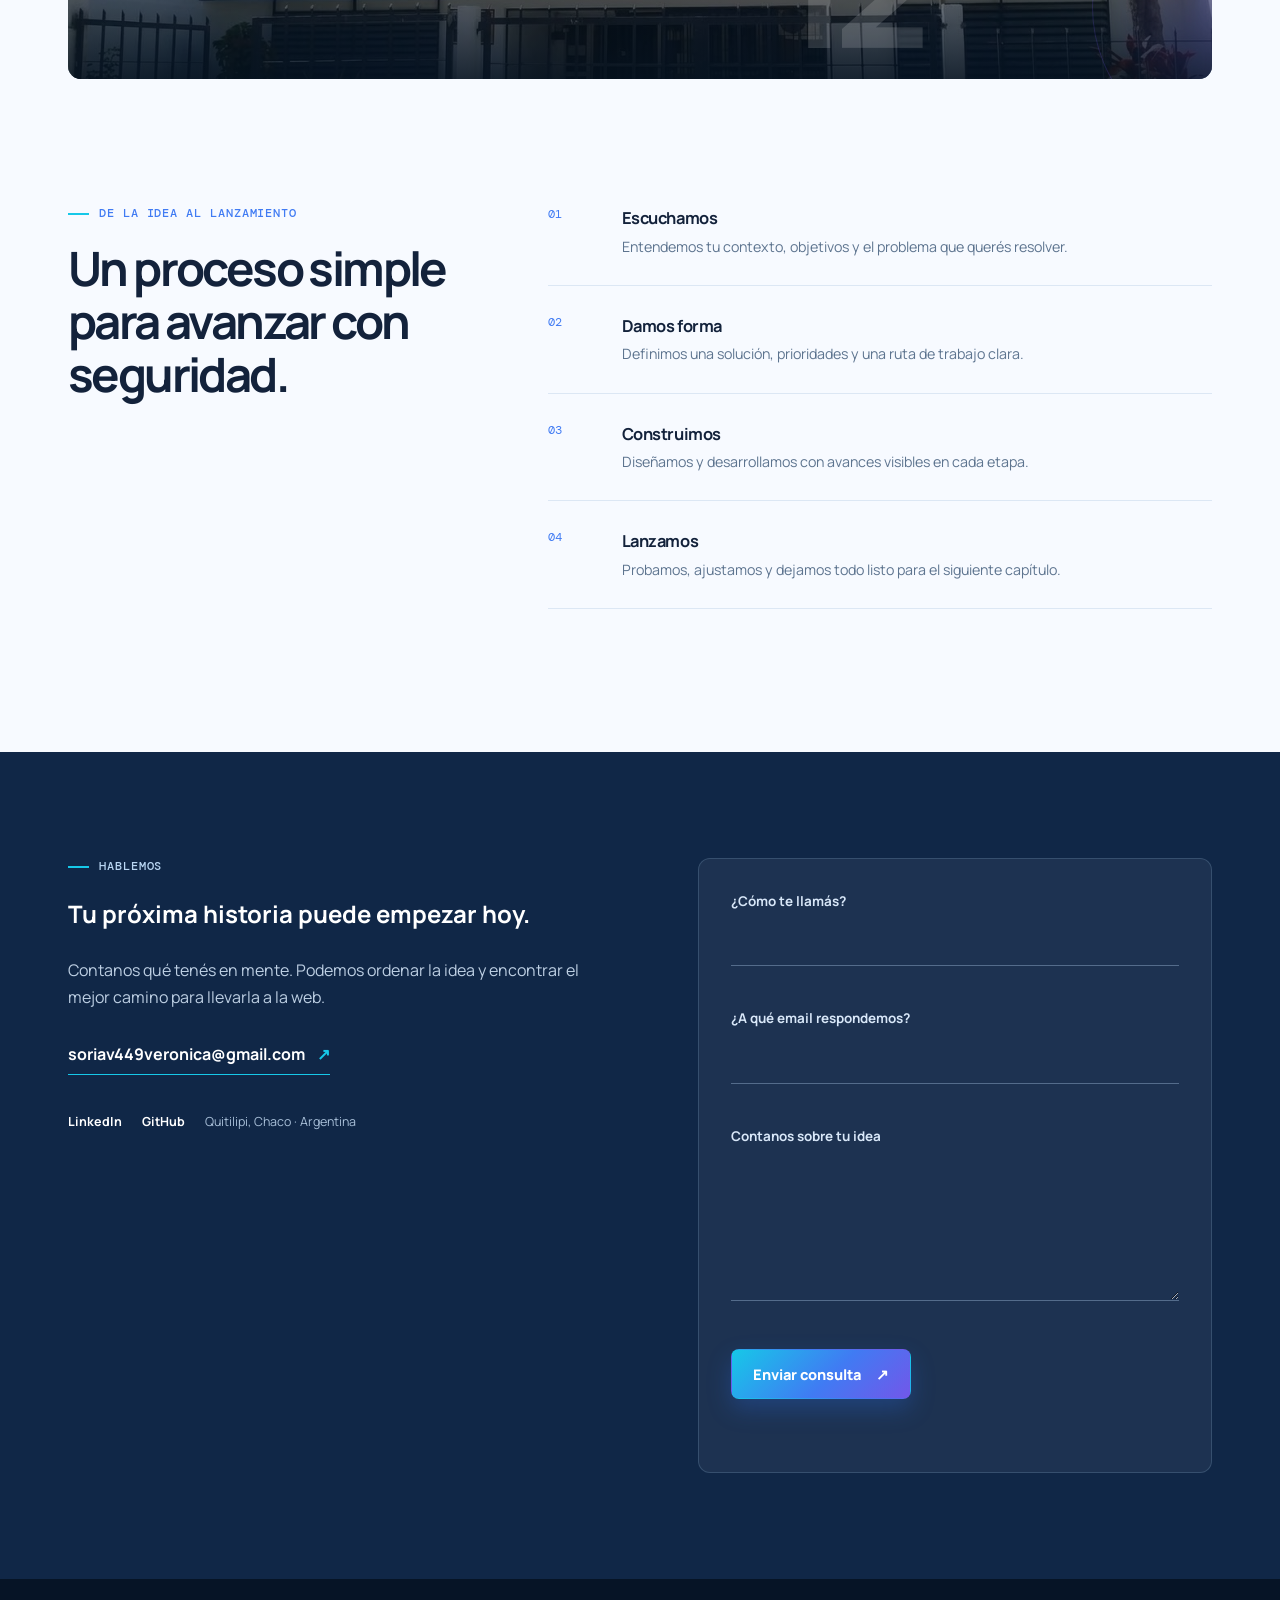
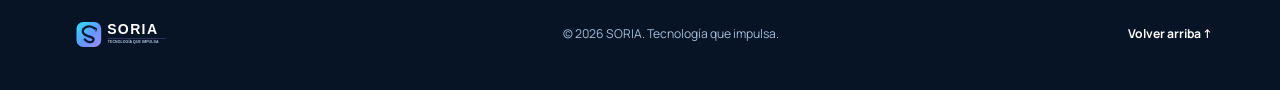
==== commit 1c1b9c96: "fix: configurar GitHub Pages para el sitio" ====
--- a/index.html
+++ b/index.html
@@ -3,390 +3,13 @@
 <head>
   <meta charset="UTF-8">
   <meta name="viewport" content="width=device-width, initial-scale=1.0">
-  <meta name="description" content="Portafolio personal de Verónica, desarrolladora de software junior bajo la marca Web Morph.">
-  <title>Web Morph | Verónica - Desarrolladora Junior</title>
-
-  <link rel="canonical" href="https://veronica-marisa-soria1.github.io/WebMorph.dev/">
-
-  <!-- Open Graph: preview al compartir en LinkedIn, WhatsApp, Facebook.
-       og:image debe ser URL absoluta; las relativas no se resuelven. -->
-  <meta property="og:type" content="website">
-  <meta property="og:site_name" content="Web Morph">
-  <meta property="og:locale" content="es_AR">
-  <meta property="og:url" content="https://veronica-marisa-soria1.github.io/WebMorph.dev/">
-  <meta property="og:title" content="Web Morph | Verónica - Desarrolladora Junior">
-  <meta property="og:description" content="Portafolio personal de Verónica, desarrolladora de software junior bajo la marca Web Morph.">
-  <meta property="og:image" content="https://veronica-marisa-soria1.github.io/WebMorph.dev/assets/img/og-preview.jpg">
-  <meta property="og:image:width" content="1200">
-  <meta property="og:image:height" content="630">
-  <meta property="og:image:alt" content="Web Morph — portafolio de Verónica, desarrolladora de software.">
-
-  <!-- Twitter / X -->
-  <meta name="twitter:card" content="summary_large_image">
-  <meta name="twitter:title" content="Web Morph | Verónica - Desarrolladora Junior">
-  <meta name="twitter:description" content="Portafolio personal de Verónica, desarrolladora de software junior bajo la marca Web Morph.">
-  <meta name="twitter:image" content="https://veronica-marisa-soria1.github.io/WebMorph.dev/assets/img/og-preview.jpg">
-
-  <!-- Íconos -->
-  <link rel="icon" href="assets/img/web-morph-logo.svg" type="image/svg+xml">
-  <link rel="icon" href="assets/img/favicon-32.png" type="image/png" sizes="32x32">
-  <link rel="icon" href="assets/img/favicon-16.png" type="image/png" sizes="16x16">
-  <link rel="apple-touch-icon" href="assets/img/apple-touch-icon.png" sizes="180x180">
-
-  <!-- Color de la barra del navegador, alineado con --color-bg de cada tema -->
-  <meta name="theme-color" content="#0B1018" media="(prefers-color-scheme: dark)">
-  <meta name="theme-color" content="#F4F7FF" media="(prefers-color-scheme: light)">
-
-  <!-- Bloqueante y a propósito: corre antes del primer pintado.
-       1. Marca .js en <html>. El CSS oculta los elementos animados solo bajo
-          .js, así que sin JavaScript la página se ve completa en vez de vacía.
-       2. Aplica el tema guardado antes de pintar. Con main.js (defer) el tema
-          se aplicaba después del parseo y quien tuviera modo claro veía un
-          destello oscuro. -->
-  <script>
-    (function () {
-      var root = document.documentElement;
-      root.classList.add("js");
-      try {
-        var saved = localStorage.getItem("wm-theme");
-        var light = window.matchMedia("(prefers-color-scheme: light)").matches;
-        root.setAttribute("data-theme", saved || (light ? "light" : "dark"));
-      } catch (e) {
-        root.setAttribute("data-theme", "dark");
-      }
-    })();
-  </script>
-
-  <!-- Las fuentes se cargan acá y no con @import dentro del CSS: el @import
-       encadenaba HTML -> styles.css -> CSS de Google -> archivos de fuente, todo
-       en serie. Desde el <head> el navegador las descubre en paralelo.
-       Se piden solo los pesos que el CSS usa (Inter 400/600/700/800, JetBrains
-       Mono 700/800). Eso no reduce los archivos descargados —Google sirve
-       fuentes variables partidas por unicode-range— pero sí el CSS: 40 bloques
-       @font-face en lugar de 59. -->
-  <link rel="preconnect" href="https://fonts.googleapis.com">
-  <link rel="preconnect" href="https://fonts.gstatic.com" crossorigin>
-  <link rel="stylesheet" href="https://fonts.googleapis.com/css2?family=Inter:wght@400;600;700;800&family=JetBrains+Mono:wght@700;800&display=swap">
-
-  <link rel="stylesheet" href="css/styles.css">
-  <script src="js/main.js" defer></script>
+  <meta http-equiv="refresh" content="0; url=html/">
+  <meta name="description" content="SORIA crea sitios web, soluciones digitales y sistemas a medida.">
+  <link rel="canonical" href="https://veronica-marisa-soria1.github.io/Soria-Tecnologia_que_impulsa/html/">
+  <title>SORIA | Tecnología que impulsa</title>
+  <script>window.location.replace("html/");</script>
 </head>
 <body>
-  <a class="skip-link" href="#contenido">Saltar al contenido</a>
-
-  <header class="site-header" id="inicio">
-    <nav class="nav" aria-label="Navegación principal">
-      <a class="brand" href="#inicio" aria-label="Web Morph, ir al inicio">
-        <img class="brand-logo" src="assets/img/web-morph-logo.svg" alt="" width="44" height="44" aria-hidden="true">
-        <span class="brand-name">Web Morph</span>
-      </a>
-<button class="theme-toggle" id="theme-toggle" type="button" aria-label="Cambiar tema">
-  <svg class="icon-sun" aria-hidden="true" viewBox="0 0 24 24" fill="none" stroke="currentColor" stroke-width="2" stroke-linecap="round" stroke-linejoin="round">
-    <circle cx="12" cy="12" r="4"/>
-    <path d="M12 2v2M12 20v2M4.93 4.93l1.41 1.41M17.66 17.66l1.41 1.41M2 12h2M20 12h2M4.93 19.07l1.41-1.41M17.66 6.34l1.41-1.41"/>
-  </svg>
-  <svg class="icon-moon" aria-hidden="true" viewBox="0 0 24 24" fill="none" stroke="currentColor" stroke-width="2" stroke-linecap="round" stroke-linejoin="round">
-    <path d="M21 12.79A9 9 0 1 1 11.21 3 7 7 0 0 0 21 12.79z"/>
-  </svg>
-</button>
-      <button class="nav-toggle" type="button" aria-expanded="false" aria-controls="nav-menu">
-        <span class="sr-only">Abrir menú</span>
-        <span aria-hidden="true"></span>
-        <span aria-hidden="true"></span>
-        <span aria-hidden="true"></span>
-      </button>
-
-      <ul class="nav-menu" id="nav-menu">
-        <li><a href="#sobre-mi">Sobre mí</a></li>
-        <li><a href="#habilidades">Habilidades</a></li>
-        <li><a href="#proyectos">Proyectos</a></li>
-        <li><a href="#contacto">Contacto</a></li>
-      </ul>
-    </nav>
-  </header>
-
-  <main id="contenido">
-    <section class="hero" aria-labelledby="hero-title">
-      <div class="hero-content animate-fade-up">
-        <p class="eyebrow">Desarrolladora de Software &middot; Web Morph</p>
-       <h1 id="hero-title">
-  <span>Verónica</span>
-  <span class="typewriter-line">
-    <span id="typewriter-text"></span>
-    <span class="typewriter-cursor" aria-hidden="true"></span>
-  </span>
-</h1>
-        <p class="hero-copy">
-          <span>Estudiante de Tecnicatura en Desarrollo de Software.</span>
-          <span>Apasionada por construir soluciones reales con Python, Django y SQL.</span>
-        </p>
-        <div class="hero-actions" aria-label="Acciones principales">
-          <a class="button button-primary" href="#proyectos" aria-label="Ver proyectos de Verónica">Ver proyectos</a>
-          <a class="button button-secondary" href="assets/cv.pdf" target="_blank" rel="noopener"
-             aria-label="Ver el CV de Verónica en PDF (se abre en una pestaña nueva)">Ver CV</a>
-        </div>
-      </div>
-
-      <div class="hero-media animate-fade-in" aria-label="Foto de perfil">
-        <!-- Candidata a LCP: se descarga con prioridad y nunca en lazy -->
-        <img class="profile-image" src="assets/img/perfil2.jpg" alt="Retrato de Verónica, desarrolladora de software" width="320" height="320" fetchpriority="high" decoding="async">
-      </div>
-    </section>
-
-    <section class="section about-section" id="sobre-mi" aria-labelledby="about-title">
-      <div class="about-media animate-slide-left">
-        <img src="assets/img/perfil.jpg" alt="Verónica, estudiante de desarrollo de software en Chaco, Argentina" width="420" height="420" loading="lazy" decoding="async">
-      </div>
-
-      <div class="about-content animate-slide-right">
-        <div class="section-heading">
-          <p class="eyebrow">Sobre mí</p>
-          <h2 id="about-title">Construyo soluciones reales bajo la marca Web Morph.</h2>
-        </div>
-        <p>
-          Soy Verónica, estudiante de 2do año de la Tecnicatura en Desarrollo
-          de Software en Chaco, Argentina. Desde Web Morph desarrollo mi camino
-          profesional combinando aprendizaje continuo, práctica técnica y foco en
-          crear herramientas que resuelvan necesidades concretas.
-        </p>
-
-        <div class="about-group">
-          <h3>Stack técnico</h3>
-          <ul class="tech-stack" aria-label="Stack técnico de Verónica">
-            <li><span aria-hidden="true">Py</span>Python</li>
-            <li><span aria-hidden="true">Dj</span>Django</li>
-            <li><span aria-hidden="true">Pg</span>PostgreSQL</li>
-            <li><span aria-hidden="true">UI</span>HTML/CSS</li>
-            <li><span aria-hidden="true">Git</span>Git</li>
-            <li><span aria-hidden="true">DB</span>SQL</li>
-          </ul>
-        </div>
-
-        <div class="about-group">
-          <h3>Certificaciones</h3>
-          <ul class="certification-list" aria-label="Certificaciones de Verónica">
-            <li>AWS <span>x2</span></li>
-            <li>Google</li>
-            <li>Informatorio Chaco <span>x2</span></li>
-          </ul>
-        </div>
-      </div>
-    </section>
-
-    <section class="section section-alt" id="habilidades" aria-labelledby="skills-title">
-      <div class="section-heading animate-fade-up">
-        <p class="eyebrow">Habilidades</p>
-        <h2 id="skills-title">Herramientas para llevar una idea a la web.</h2>
-      </div>
-      <ul class="skills-list" aria-label="Lista de habilidades">
-        <li class="animate-fade-up" style="--anim-delay: 0ms">HTML semántico</li>
-        <li class="animate-fade-up" style="--anim-delay: 80ms">CSS responsivo</li>
-        <li class="animate-fade-up" style="--anim-delay: 160ms">JavaScript vanilla</li>
-        <li class="animate-fade-up" style="--anim-delay: 240ms">Accesibilidad web</li>
-        <li class="animate-fade-up" style="--anim-delay: 320ms">Git y GitHub</li>
-        <li class="animate-fade-up" style="--anim-delay: 400ms">Buenas prácticas frontend</li>
-      </ul>
-    </section>
-
-    <section class="section" id="proyectos" aria-labelledby="projects-title">
-      <div class="section-heading animate-fade-up">
-        <p class="eyebrow">Proyectos</p>
-        <h2 id="projects-title">En qué estuve trabajando.</h2>
-      </div>
-
-      <div class="project-filters" role="group" aria-label="Filtrar proyectos">
-        <button class="filter-btn is-active" data-filter="all" aria-pressed="true">Todos</button>
-        <button class="filter-btn" data-filter="python" aria-pressed="false">Python / Django</button>
-        <button class="filter-btn" data-filter="web" aria-pressed="false">Web</button>
-        <button class="filter-btn" data-filter="agritech" aria-pressed="false">AgriTech</button>
-      </div>
-
-      <div class="project-grid">
-        <article class="project-card animate-fade-up" data-tags="python django postgresql web" style="--anim-delay: 0ms">
-          <div class="project-media" aria-hidden="true">
-            <span>MH</span>
-          </div>
-          <div class="project-body">
-            <h3>MH Gestión</h3>
-            <p>
-              Sistema de gestión para distribuidora, pensado para ordenar clientes,
-              productos, ventas y operaciones diarias desde una interfaz clara.
-            </p>
-            <ul class="project-tags" aria-label="Stack utilizado en MH Gestión">
-              <li>Django</li>
-              <li>PostgreSQL</li>
-              <li>Vercel</li>
-            </ul>
-          </div>
-          <div class="project-actions">
-            <span class="button button-disabled" aria-disabled="true">Demo pendiente</span>
-            <span class="button button-disabled" aria-disabled="true">Código pendiente</span>
-          </div>
-        </article>
-
-        <article class="project-card animate-fade-up" data-tags="python ia agritech" style="--anim-delay: 120ms">
-          <div class="project-media" aria-hidden="true">
-            <span>IA</span>
-          </div>
-          <div class="project-body">
-            <h3>ChacoAgro IA</h3>
-            <p>
-              App AgriTech para productores del NEA, presentada como propuesta EBT
-              Chaco para acompañar decisiones productivas con datos.
-            </p>
-            <ul class="project-tags" aria-label="Stack utilizado en ChacoAgro IA">
-              <li>Python</li>
-              <li>IA</li>
-              <li>AgriTech</li>
-            </ul>
-          </div>
-          <div class="project-actions">
-            <span class="button button-disabled" aria-disabled="true">Demo pendiente</span>
-            <span class="button button-disabled" aria-disabled="true">Código pendiente</span>
-          </div>
-        </article>
-
-        <article class="project-card animate-fade-up" data-tags="web html css sql git" style="--anim-delay: 240ms">
-          <div class="project-media" aria-hidden="true">
-            <span>AC</span>
-          </div>
-          <div class="project-body">
-            <h3>Proyecto académico</h3>
-            <p>
-              Aplicación desarrollada durante la Tecnicatura para practicar
-              modelado de datos, consultas SQL y buenas prácticas frontend.
-            </p>
-            <ul class="project-tags" aria-label="Stack utilizado en Proyecto académico">
-              <li>HTML/CSS</li>
-              <li>SQL</li>
-              <li>Git</li>
-            </ul>
-          </div>
-          <div class="project-actions">
-            <a class="button button-primary" href="proyectos/academico/"
-               aria-label="Abrir el demo interactivo del Proyecto académico">Ver demo</a>
-            <a class="button button-secondary"
-               href="https://github.com/veronica-marisa-soria1/WebMorph.dev/tree/main/proyectos/academico"
-               target="_blank" rel="noopener noreferrer"
-               aria-label="Ver el código del Proyecto académico en GitHub">Código</a>
-          </div>
-        </article>
-      </div>
-
-      <p class="project-empty" id="project-empty" role="status" hidden>
-        Todavía no hay proyectos en esta categoría.
-      </p>
-    </section>
-
-    <section class="section contact-section" id="contacto" aria-labelledby="contact-title">
-      <div class="contact-content animate-slide-left">
-        <div class="section-heading">
-          <p class="eyebrow">Contacto</p>
-          <h2 id="contact-title">Hablemos de tu próximo sitio web.</h2>
-        </div>
-        <p>
-          Estoy en Quitilipi-Chaco, Argentina, y me interesa colaborar en proyectos donde
-          el software resuelva problemas reales con criterio técnico y cercanía.
-        </p>
-
-        <ul class="contact-links" aria-label="Redes y canales de contacto">
-          <li>
-            <a href="https://github.com/veronica-marisa-soria1" target="_blank" rel="noopener noreferrer" aria-label="Ver perfil de GitHub">
-              <svg aria-hidden="true" viewBox="0 0 24 24">
-                <path d="M12 2a10 10 0 0 0-3.16 19.49c.5.09.68-.22.68-.48v-1.7c-2.78.6-3.37-1.19-3.37-1.19a2.65 2.65 0 0 0-1.11-1.46c-.91-.62.07-.61.07-.61a2.1 2.1 0 0 1 1.53 1.03 2.14 2.14 0 0 0 2.92.83 2.13 2.13 0 0 1 .63-1.34c-2.22-.25-4.56-1.11-4.56-4.95a3.88 3.88 0 0 1 1.03-2.69 3.6 3.6 0 0 1 .1-2.65s.84-.27 2.75 1.03a9.47 9.47 0 0 1 5 0c1.91-1.3 2.75-1.03 2.75-1.03.55 1.38.2 2.4.1 2.65a3.87 3.87 0 0 1 1.03 2.69c0 3.85-2.34 4.7-4.57 4.95a2.38 2.38 0 0 1 .68 1.85v2.74c0 .27.18.58.69.48A10 10 0 0 0 12 2Z"/>
-              </svg>
-              GitHub
-            </a>
-          </li>
-          <li>
-            <a href="https://www.linkedin.com/in/veronica-marisa-soria/" target="_blank" rel="noopener noreferrer" aria-label="Ver perfil de LinkedIn">
-              <svg aria-hidden="true" viewBox="0 0 24 24">
-                <path d="M6.94 8.98H3.75V20h3.19V8.98ZM5.35 4a1.85 1.85 0 1 0 0 3.7 1.85 1.85 0 0 0 0-3.7Zm14.9 9.94c0-2.96-1.58-4.34-3.7-4.34a3.19 3.19 0 0 0-2.88 1.58h-.04V8.98h-3.06V20h3.19v-5.45c0-1.44.27-2.83 2.05-2.83 1.76 0 1.78 1.65 1.78 2.92V20h3.19l-.53-6.06Z"/>
-              </svg>
-              LinkedIn
-            </a>
-          </li>
-          <li>
-            <a href="mailto:soriav449veronica@gmail.com" aria-label="Enviar email directo a Web Morph">
-              <svg aria-hidden="true" viewBox="0 0 24 24">
-                <path d="M4 5h16a2 2 0 0 1 2 2v10a2 2 0 0 1-2 2H4a2 2 0 0 1-2-2V7a2 2 0 0 1 2-2Zm8 8.15L4.46 7H4v.43l8 6.52 8-6.52V7h-.46L12 13.15Z"/>
-              </svg>
-              Email
-            </a>
-          </li>
-          <li class="contact-location">
-            <div class="contact-location__content">
-              <svg aria-hidden="true" viewBox="0 0 24 24">
-                <path d="M12 2a7 7 0 0 0-7 7c0 5.25 7 13 7 13s7-7.75 7-13a7 7 0 0 0-7-7Zm0 9.5A2.5 2.5 0 1 1 12 6a2.5 2.5 0 0 1 0 5.5Z"/>
-              </svg>
-              <span>Quitilipi, Chaco, Argentina</span>
-            </div>
-            <div id="contact-map" class="contact-location__map" aria-label="Ubicación de Web Morph en Google Maps">
-              <iframe
-                class="contact-location__map-iframe"
-                src="https://www.google.com/maps?q=Quitilipi%2C%20Chaco%2C%20Argentina&hl=es&z=13&output=embed"
-                title="Mapa de Web Morph en Quitilipi, Chaco"
-                loading="lazy"
-                referrerpolicy="no-referrer-when-downgrade"
-                aria-label="Mapa de ubicación de Web Morph"
-              ></iframe>
-            </div>
-          </li>
-        </ul>
-      </div>
-
-      <form class="contact-form animate-slide-right" id="contact-form" method="post" novalidate>
-        <div class="form-field">
-          <label for="name">Nombre</label>
-          <input id="name" name="name" type="text" autocomplete="name" required aria-describedby="name-error">
-          <span class="field-error" id="name-error" aria-live="polite"></span>
-        </div>
-
-        <div class="form-field">
-          <label for="email">Email</label>
-          <input id="email" name="email" type="email" autocomplete="email" required aria-describedby="email-error">
-          <span class="field-error" id="email-error" aria-live="polite"></span>
-        </div>
-
-        <div class="form-field">
-          <label for="message">Mensaje</label>
-          <textarea id="message" name="message" rows="5" required aria-describedby="message-error"></textarea>
-          <span class="field-error" id="message-error" aria-live="polite"></span>
-        </div>
-
-        <button class="button button-primary" type="submit">Enviar</button>
-        <p class="form-status" id="form-status" aria-live="polite"></p>
-      </form>
-    </section>
-  </main>
-
-  <footer class="site-footer">
-    <a class="footer-brand" href="#inicio" aria-label="Web Morph, ir al inicio">
-      <img src="assets/img/web-morph-logo.svg" alt="" width="32" height="32" aria-hidden="true">
-      <span>Web Morph</span>
-    </a>
-    <p>&copy; <span id="current-year"></span> Web Morph. Desarrollado por Verónica.</p>
-    <a href="#inicio">Volver arriba</a>
-  </footer>
-
-  <!-- ANALÍTICA (GoatCounter) — DESACTIVADA
-       ==========================================================================
-       Para activarla:
-         1. Crear una cuenta gratuita en https://www.goatcounter.com
-         2. GoatCounter muestra el snippet exacto para tu sitio. Pegalo abajo
-            reemplazando estas líneas, o descomentá el <script> y cambiá
-            TU-CODIGO por el código que te asignaron.
-         3. Commitear y pushear. Empieza a contar en la próxima visita.
-
-       No cuenta nada mientras siga comentado: es un sitio estático, no hay
-       backend propio que pueda registrar visitas.
-
-       Los datos los procesa GoatCounter, no este sitio. Antes de activarlo
-       conviene leer su política de privacidad y confirmar si tu caso necesita
-       aviso o consentimiento; no doy eso por sentado acá.
-
-  <script data-goatcounter="https://TU-CODIGO.goatcounter.com/count"
-          async src="//gc.zgo.at/count.js"></script>
-  -->
+  <p>Redirigiendo al sitio de SORIA. <a href="html/">Abrir la página principal</a>.</p>
 </body>
-</html>
+</html>
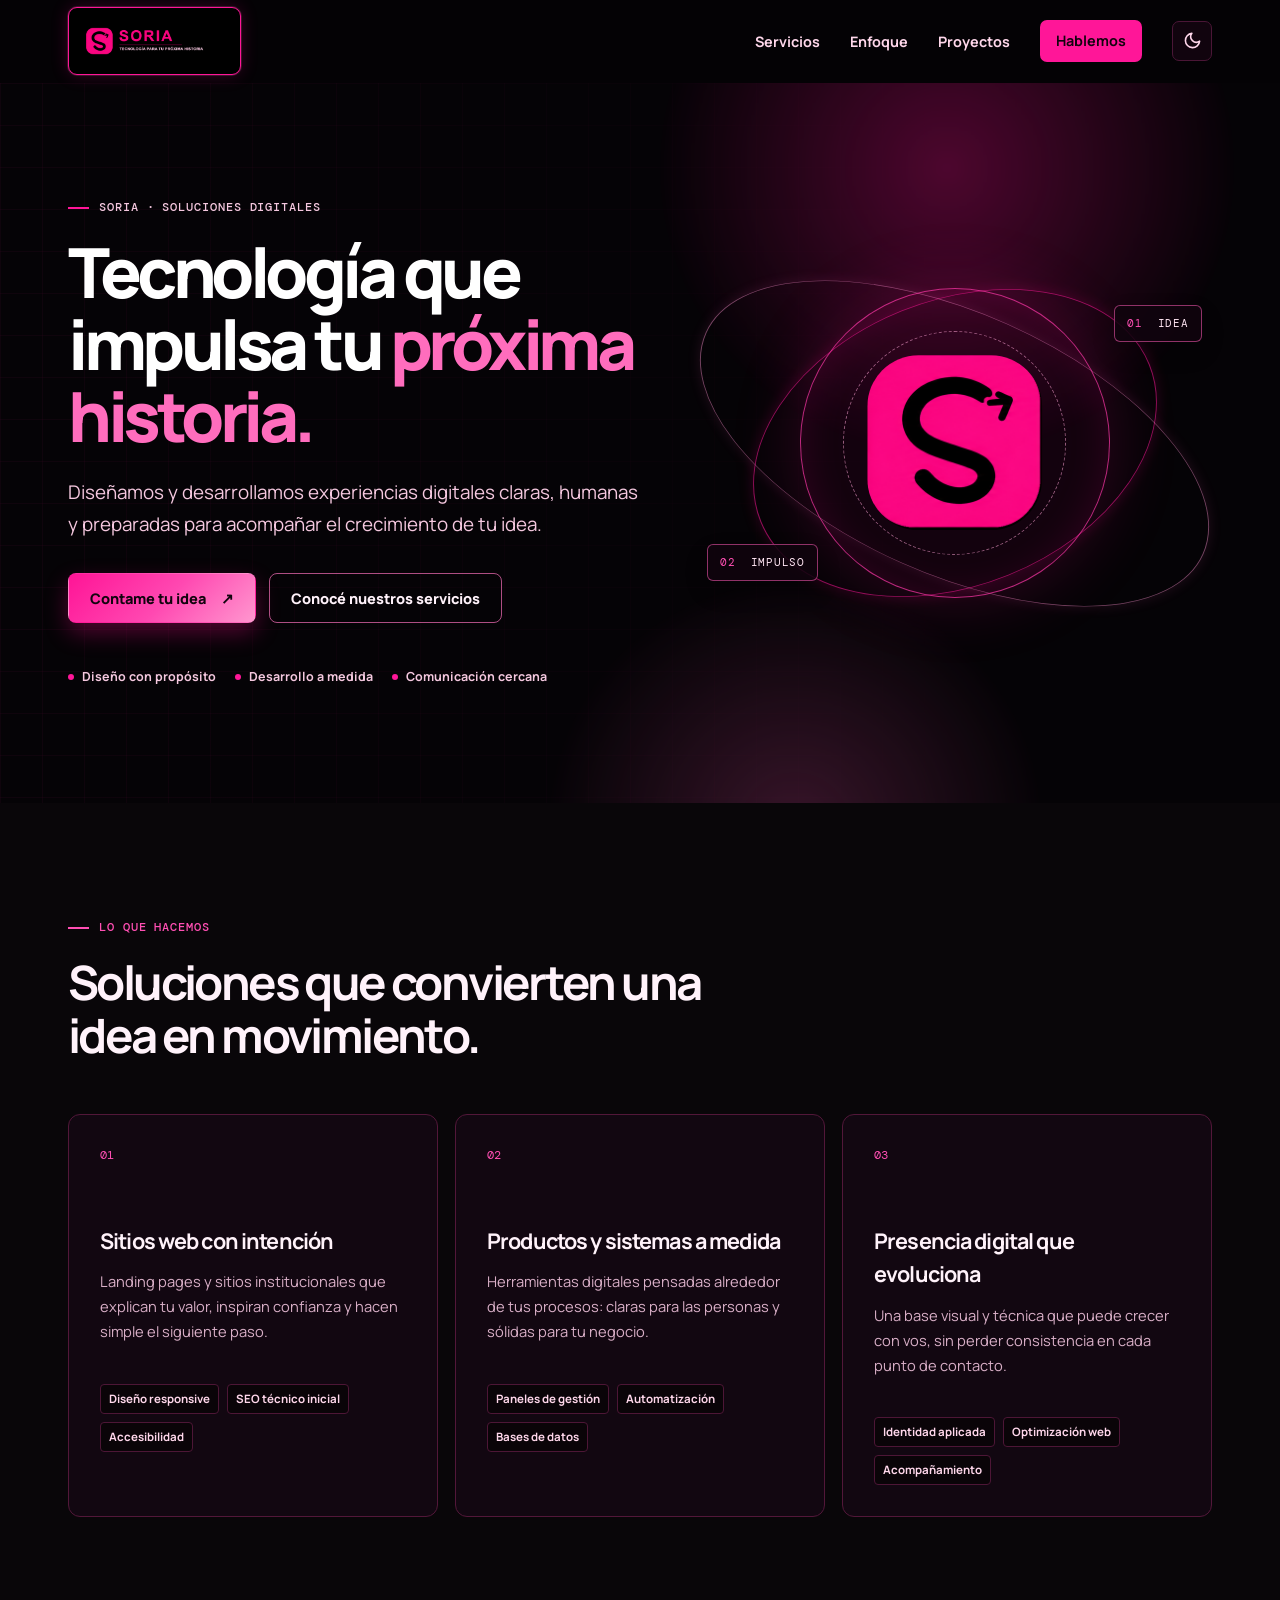
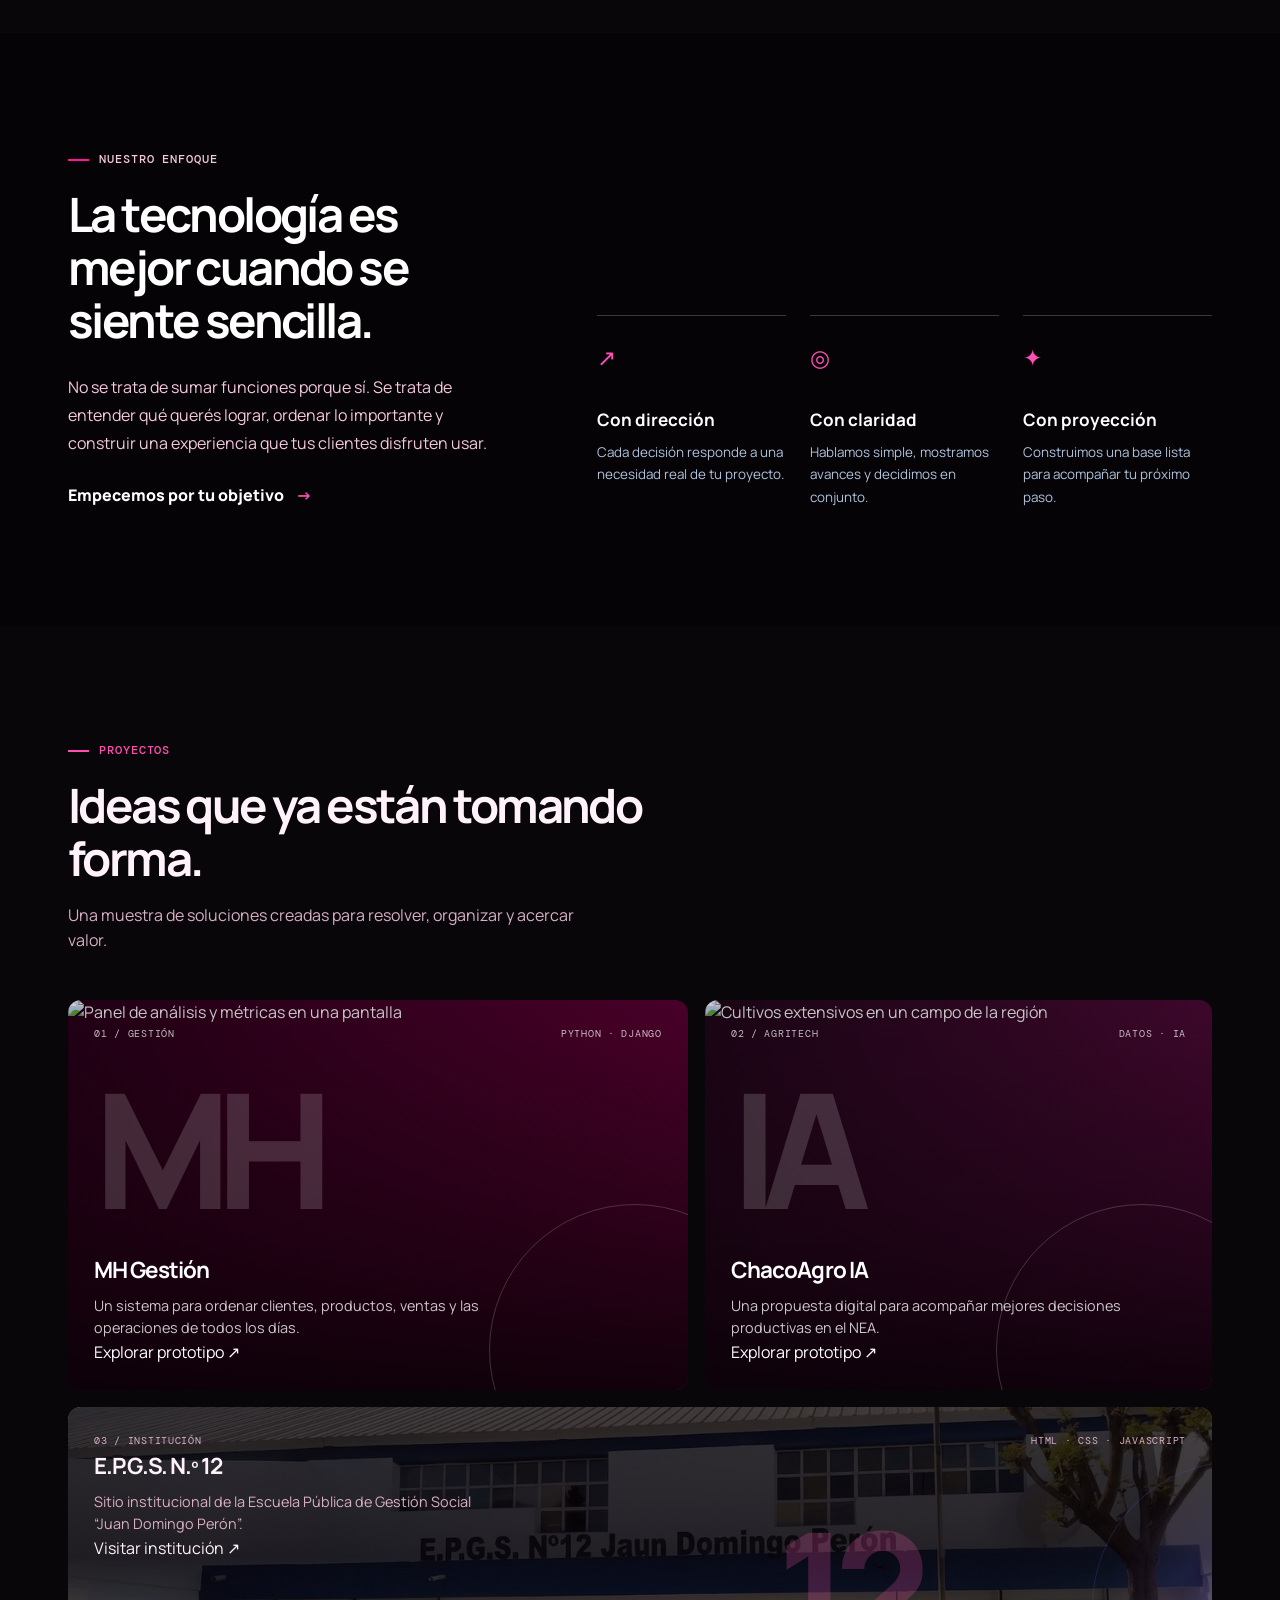
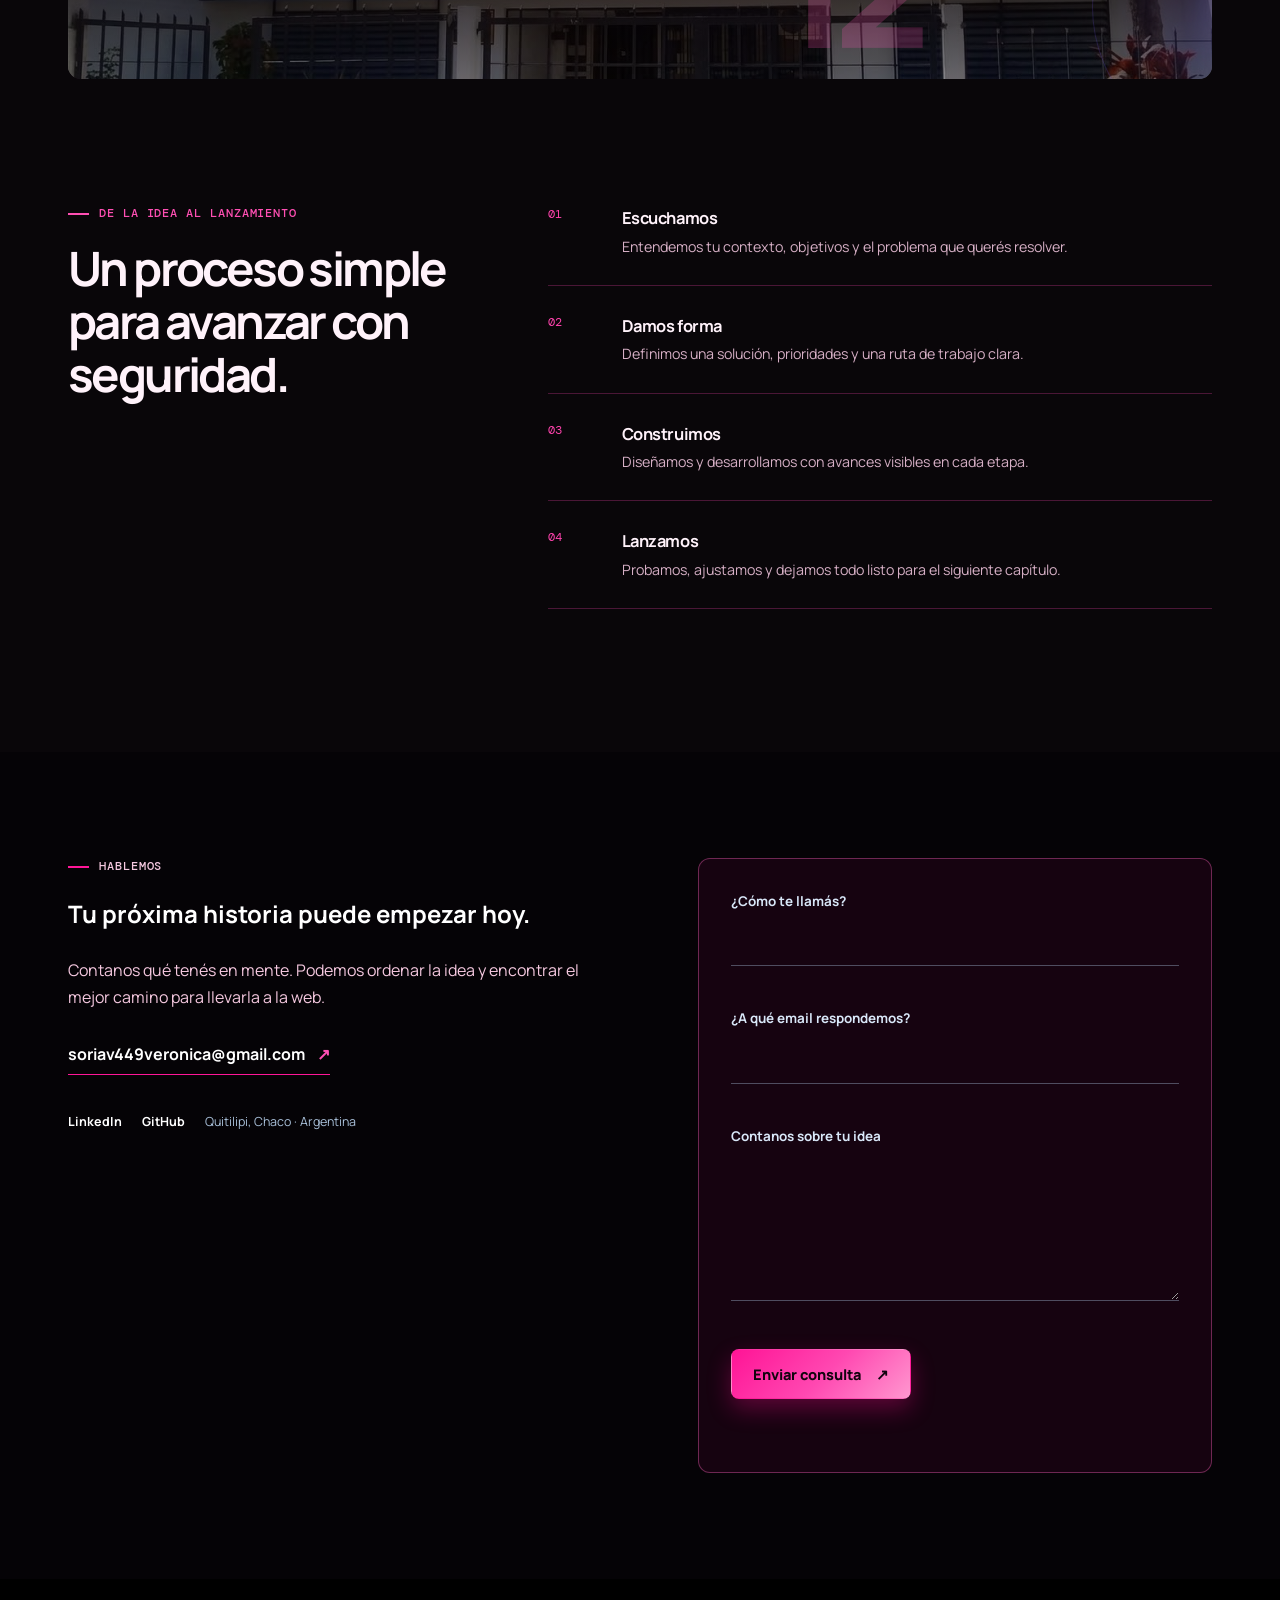
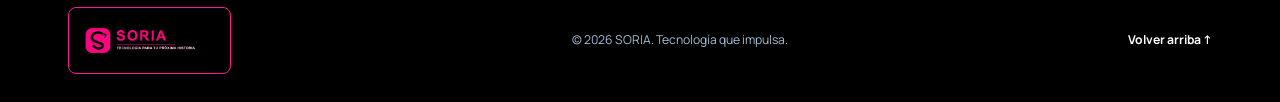
==== commit 472371f1: "Corrige accesibilidad, legibilidad y metadatos de SORIA" ====
--- a/index.html
+++ b/index.html
@@ -5,7 +5,7 @@
   <meta name="viewport" content="width=device-width, initial-scale=1.0">
   <meta http-equiv="refresh" content="0; url=html/">
   <meta name="description" content="SORIA crea sitios web, soluciones digitales y sistemas a medida.">
-  <link rel="canonical" href="https://veronica-marisa-soria1.github.io/Soria-Tecnologia_que_impulsa/html/">
+  <link rel="canonical" href="https://soriatecnologiaqueimpulsa.netlify.app/html/">
   <title>SORIA | Tecnología que impulsa</title>
   <script>window.location.replace("html/");</script>
 </head>
